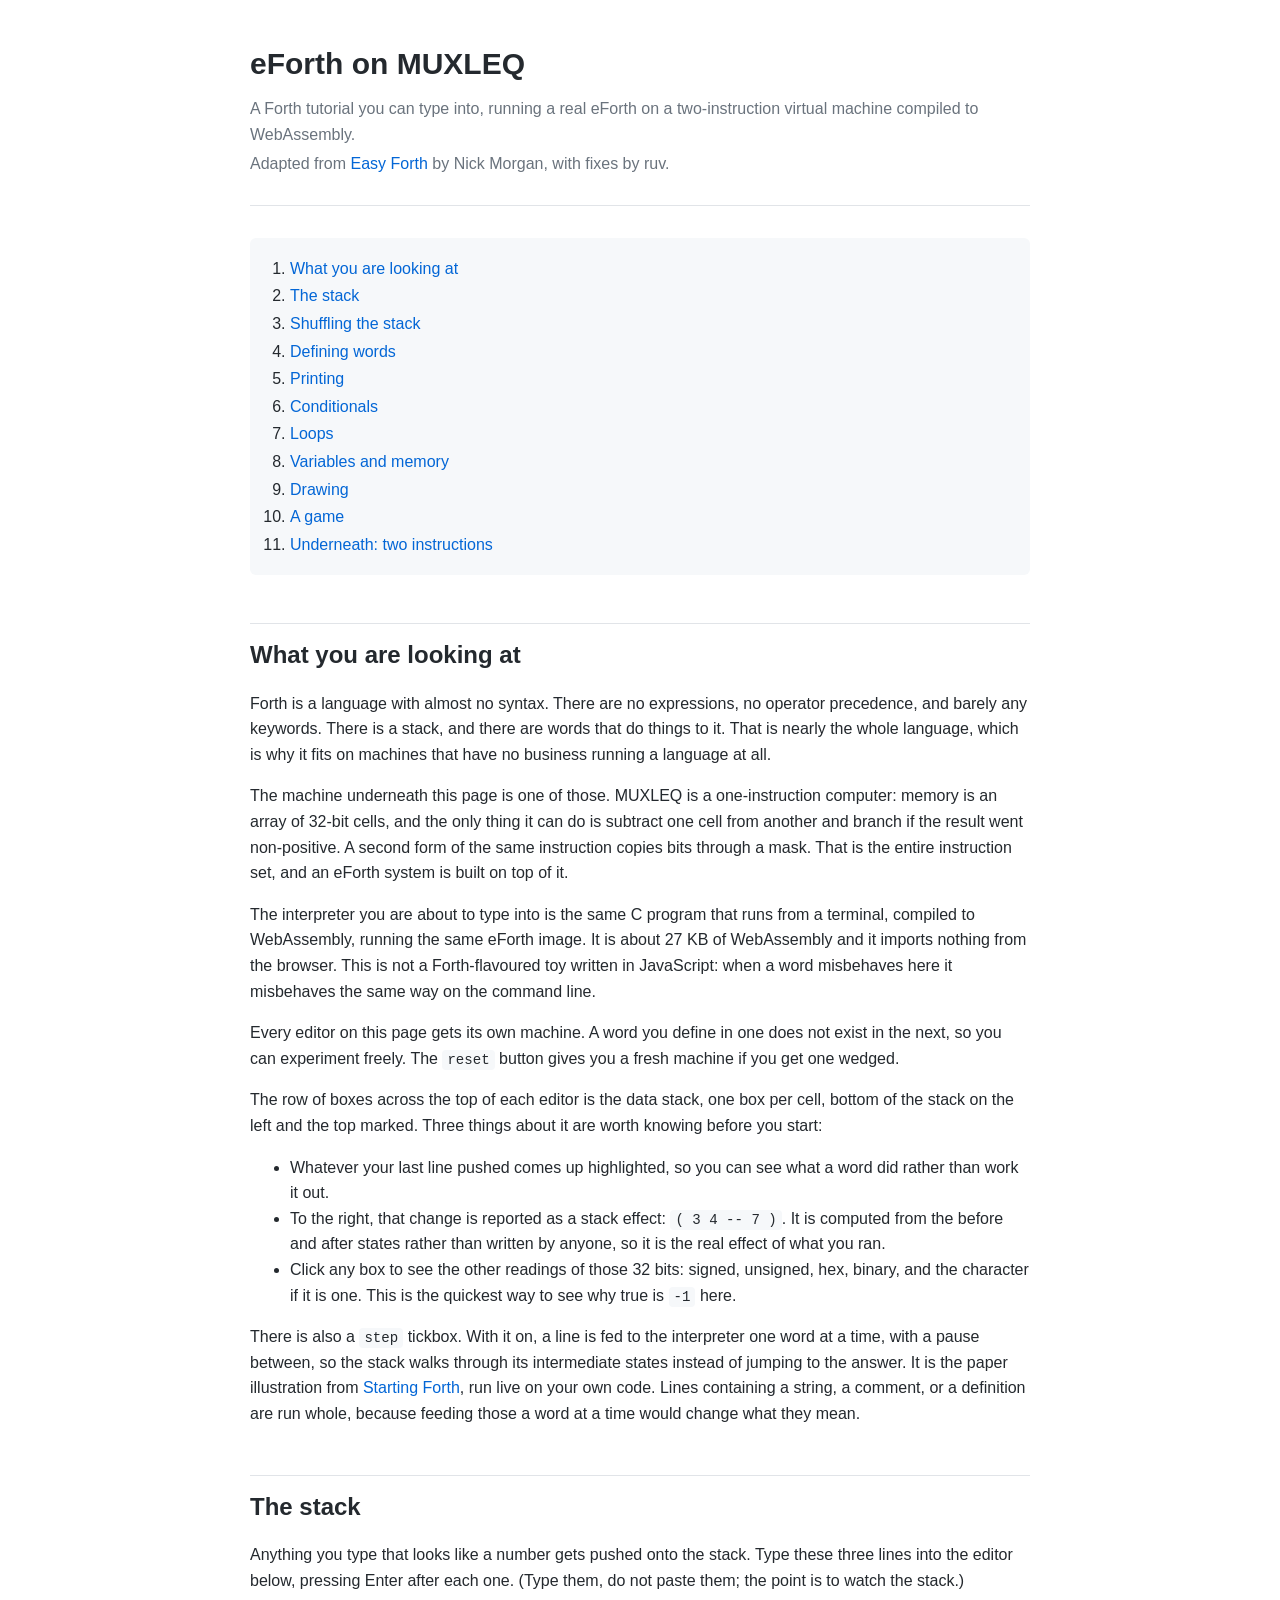
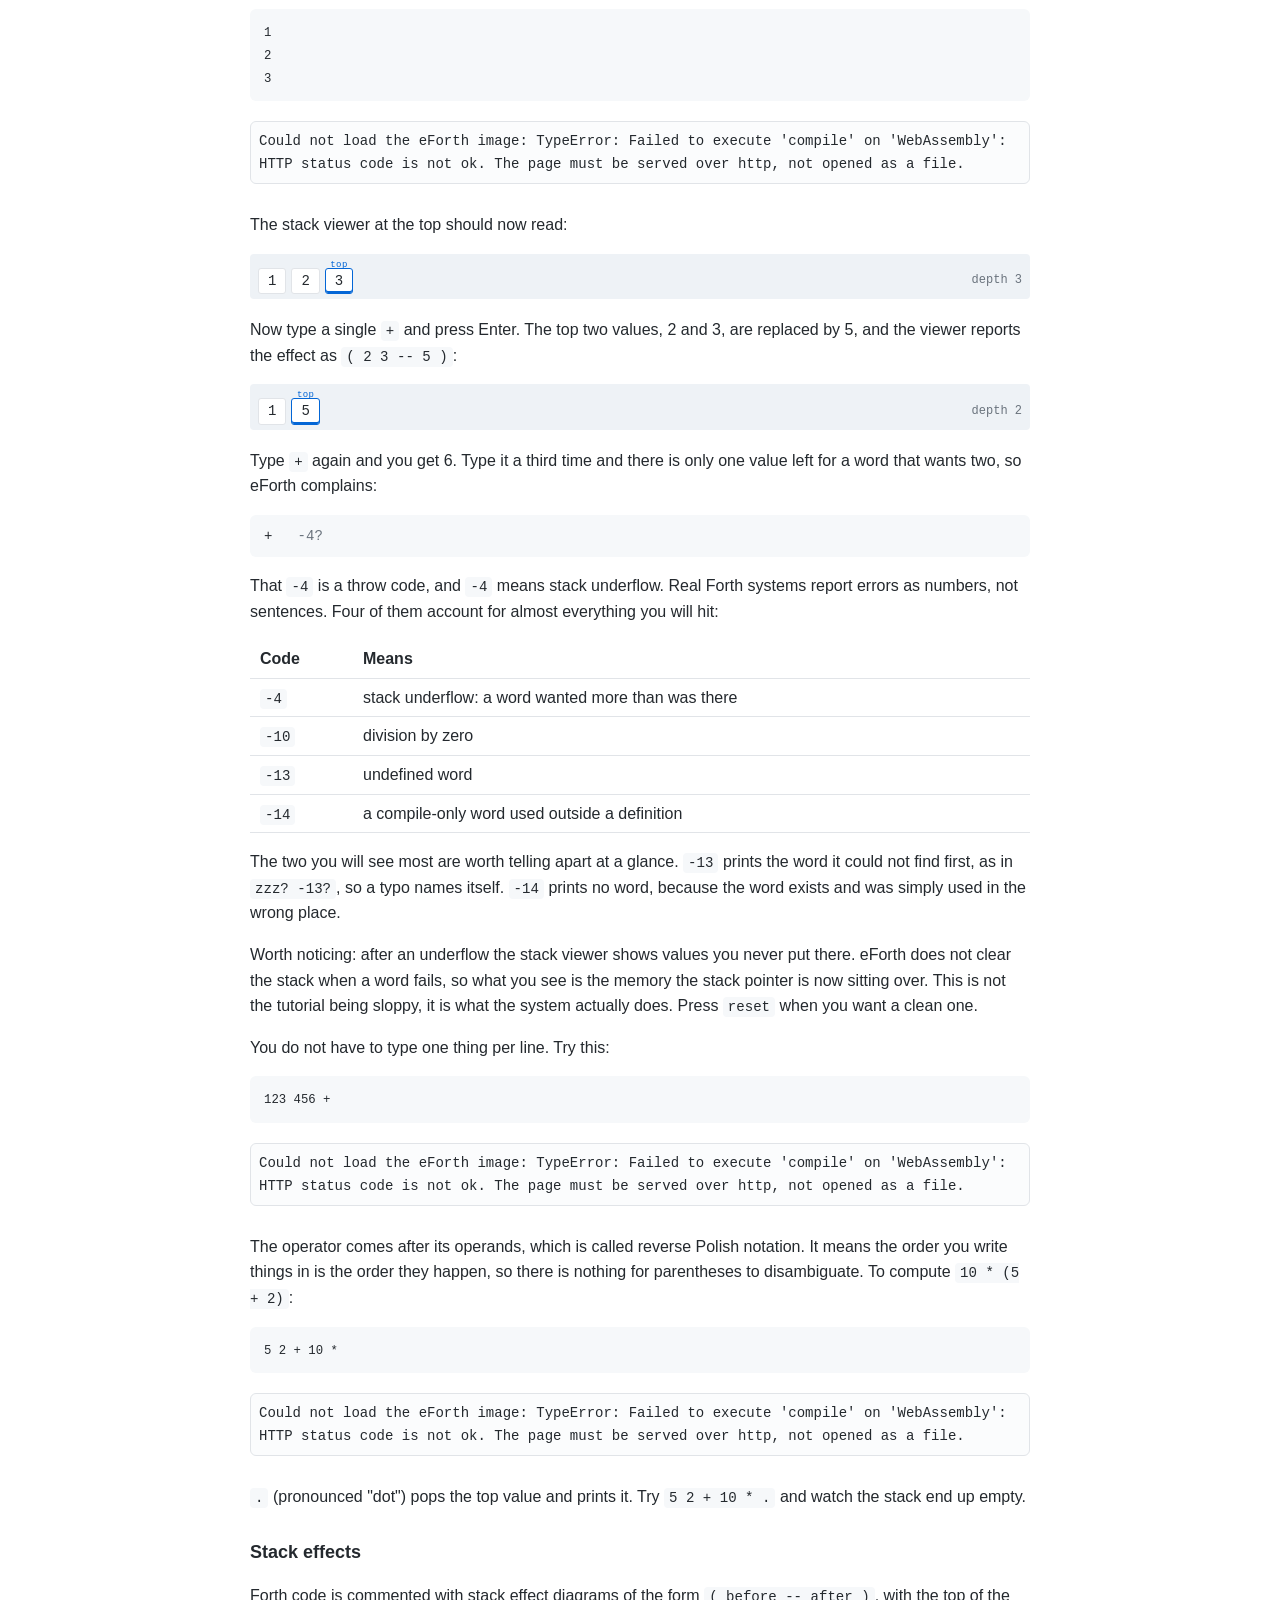
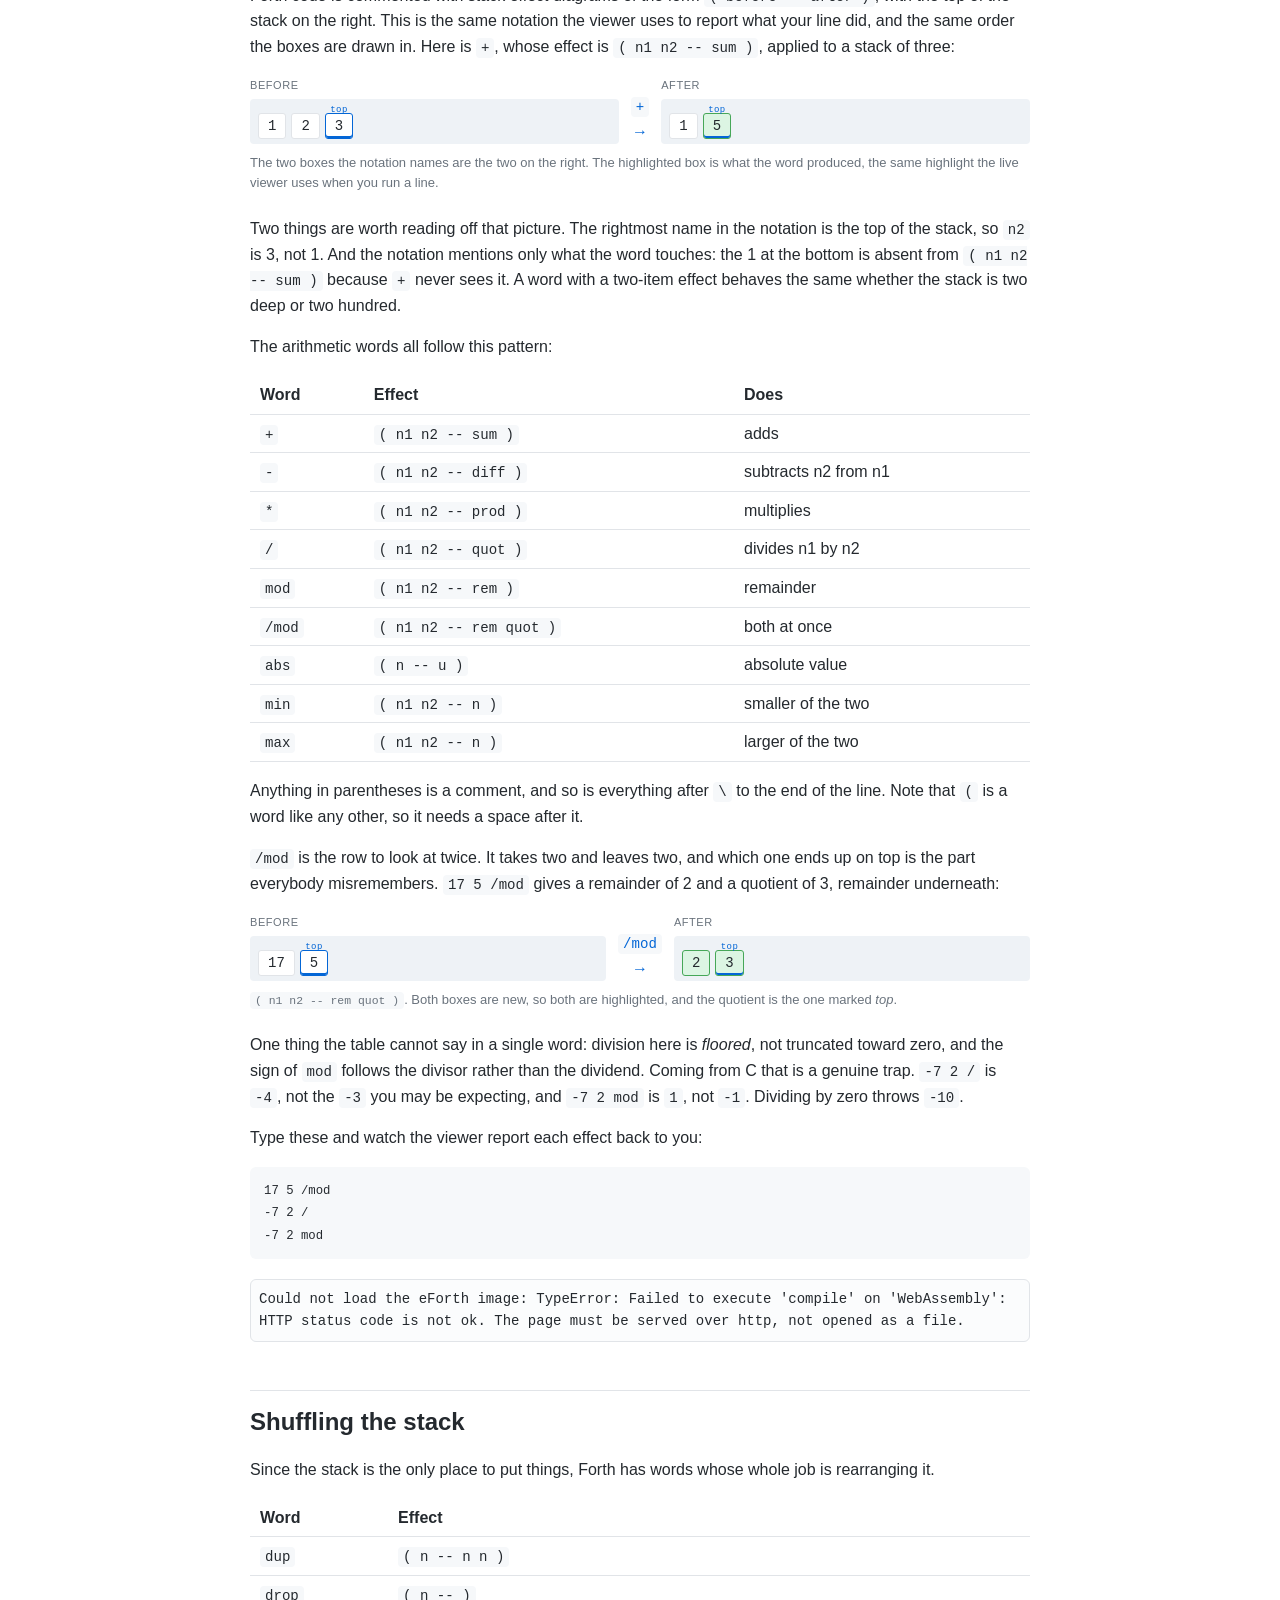
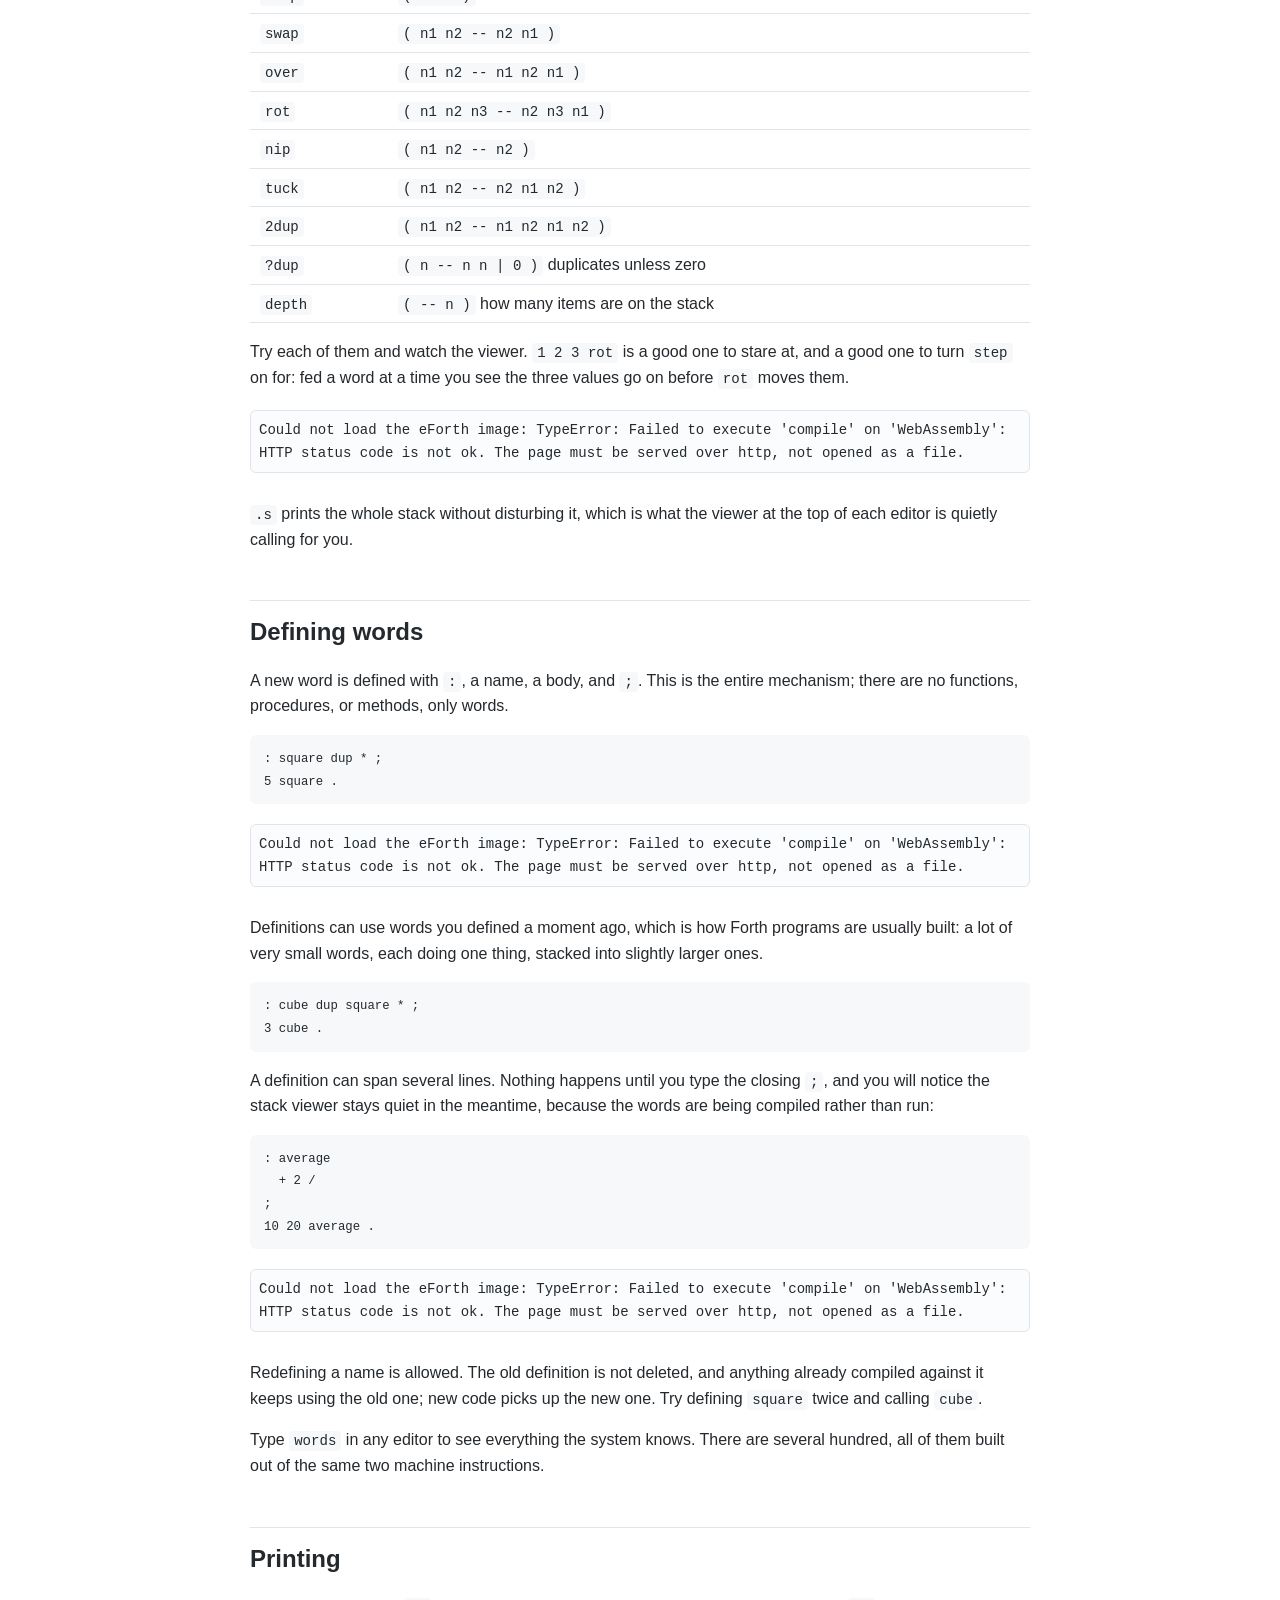
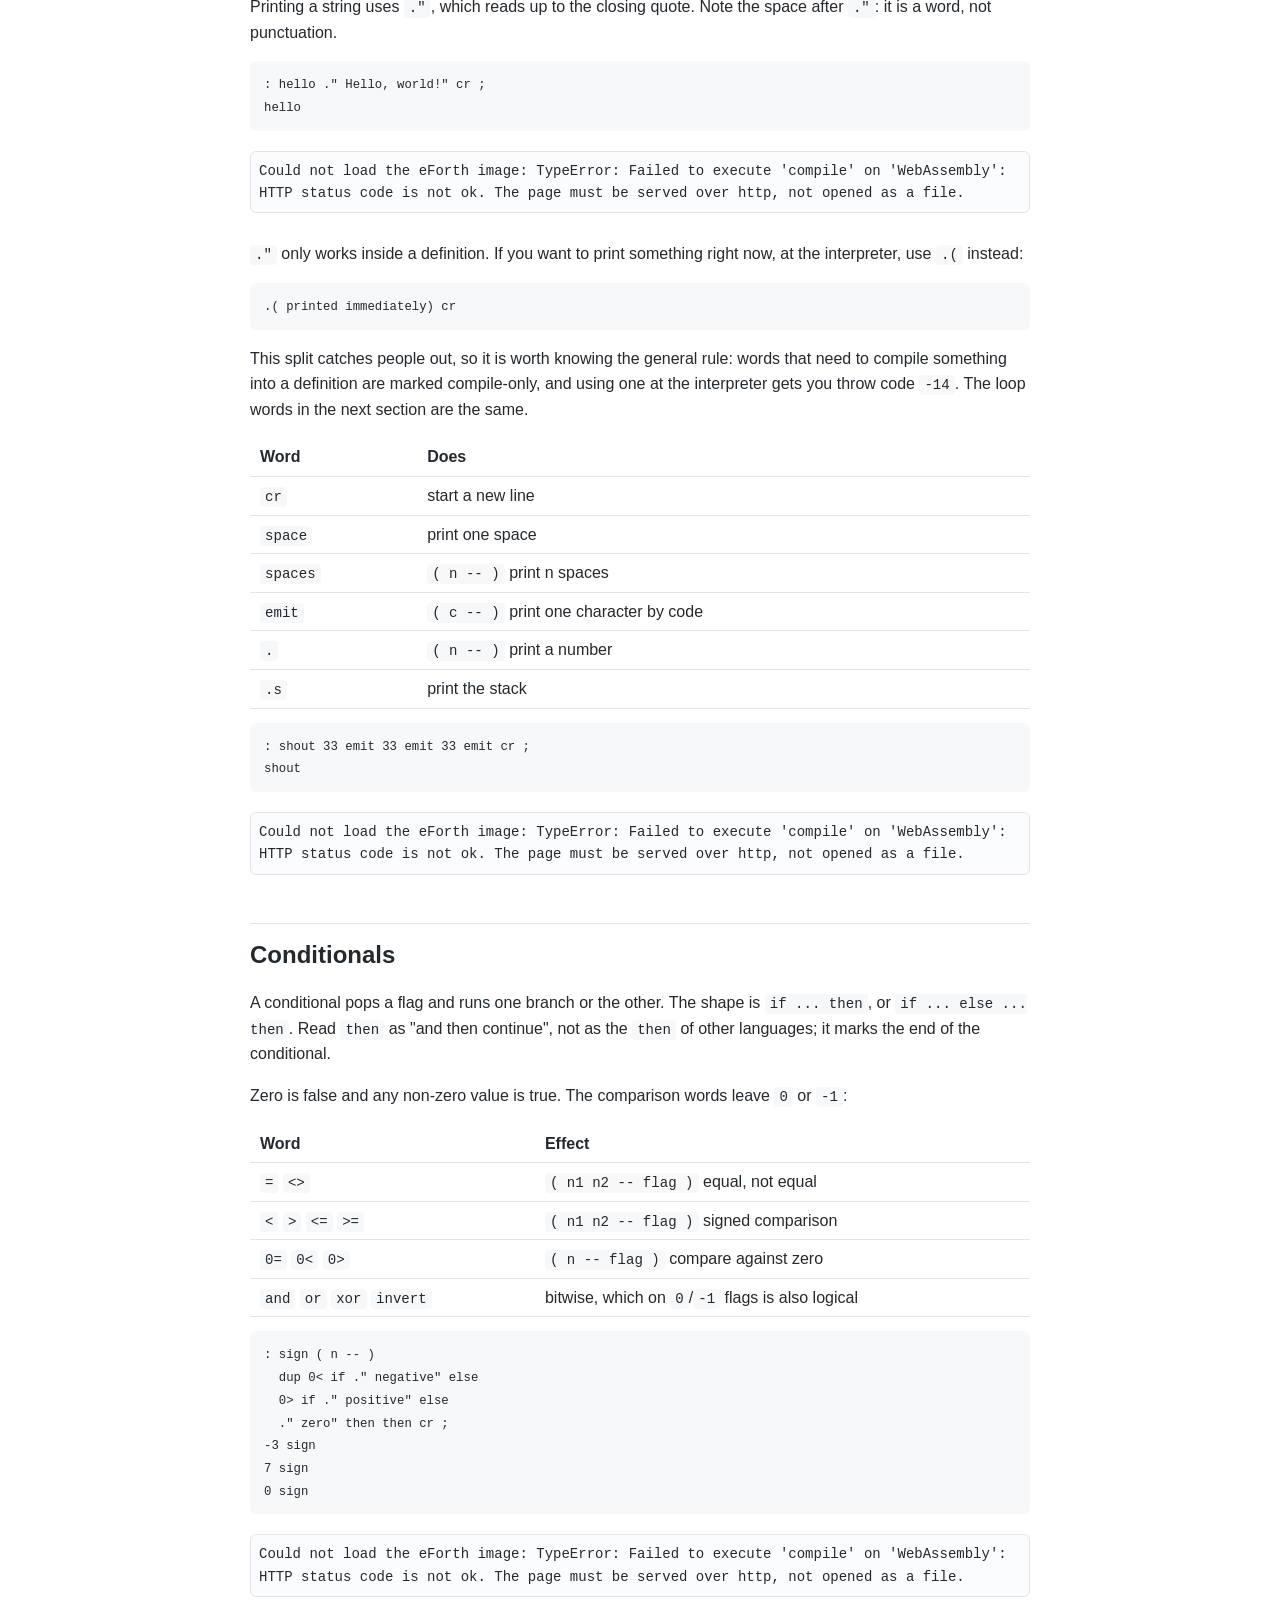
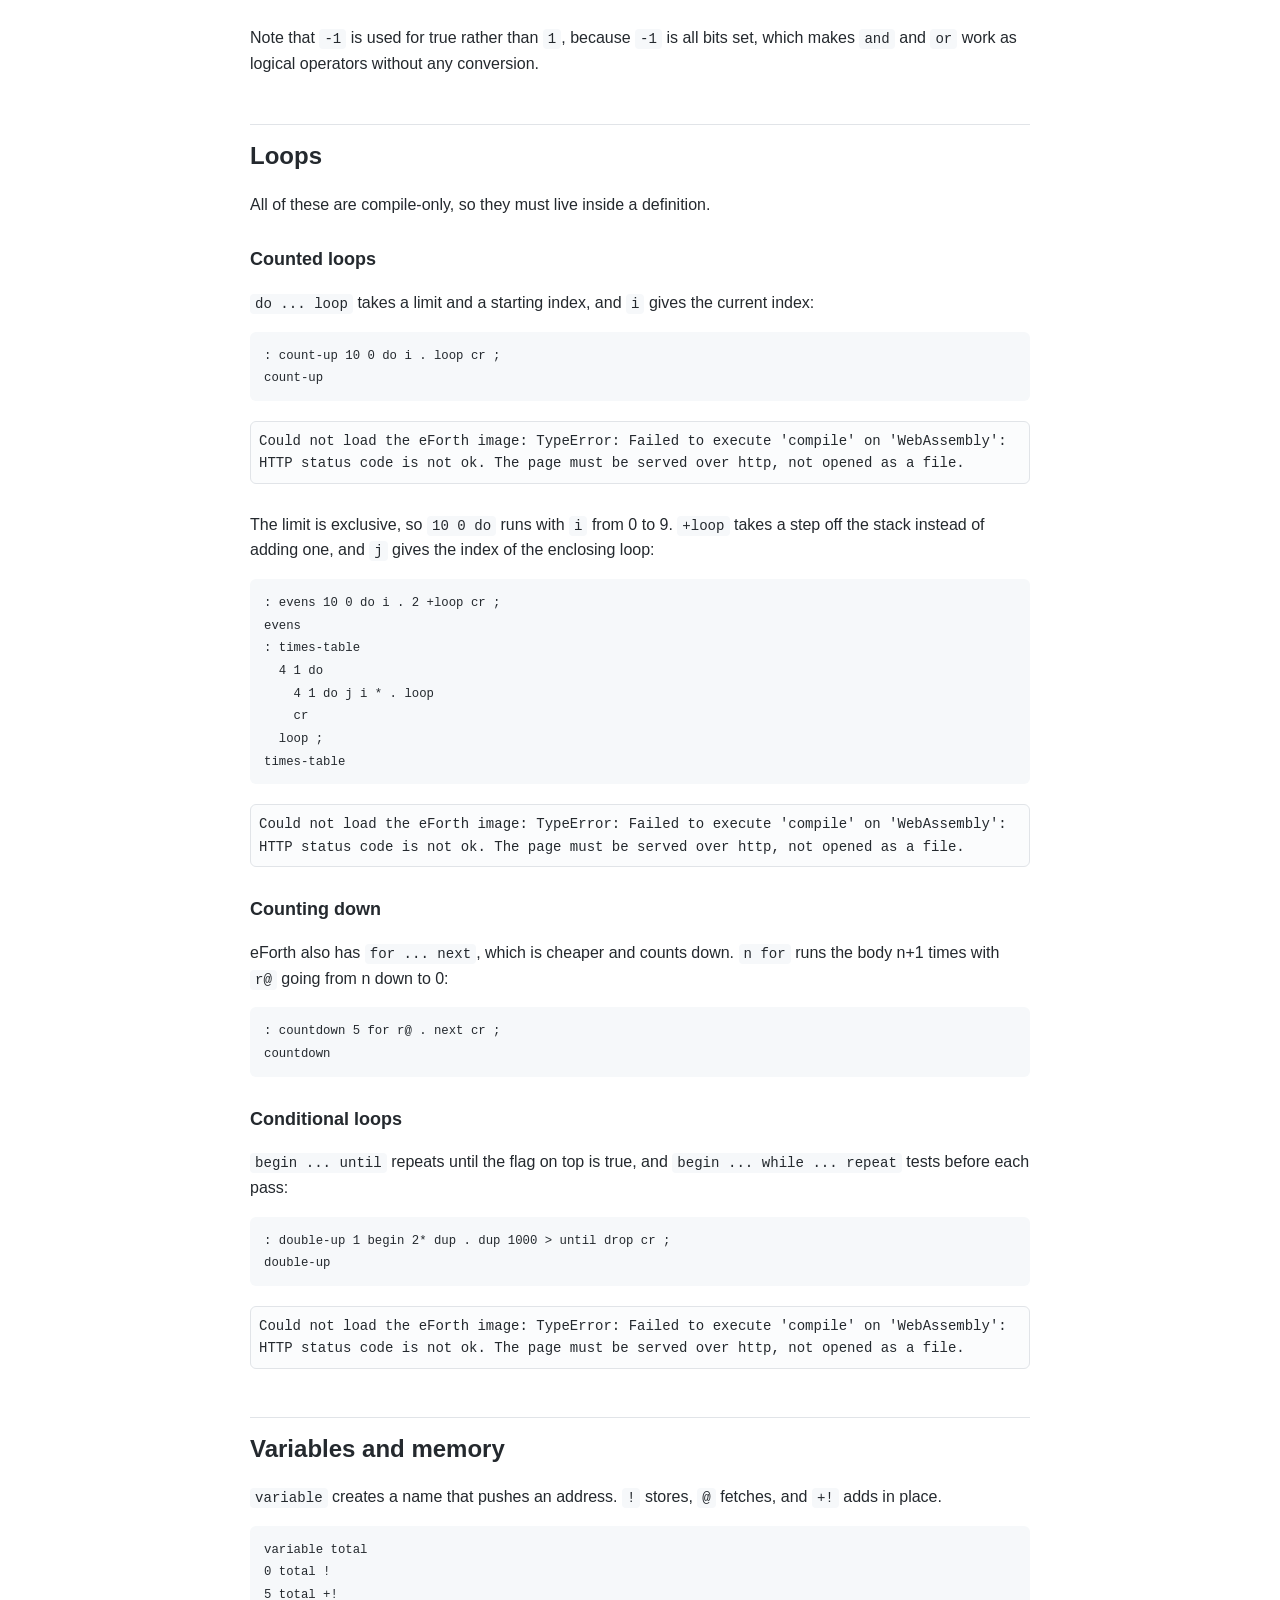
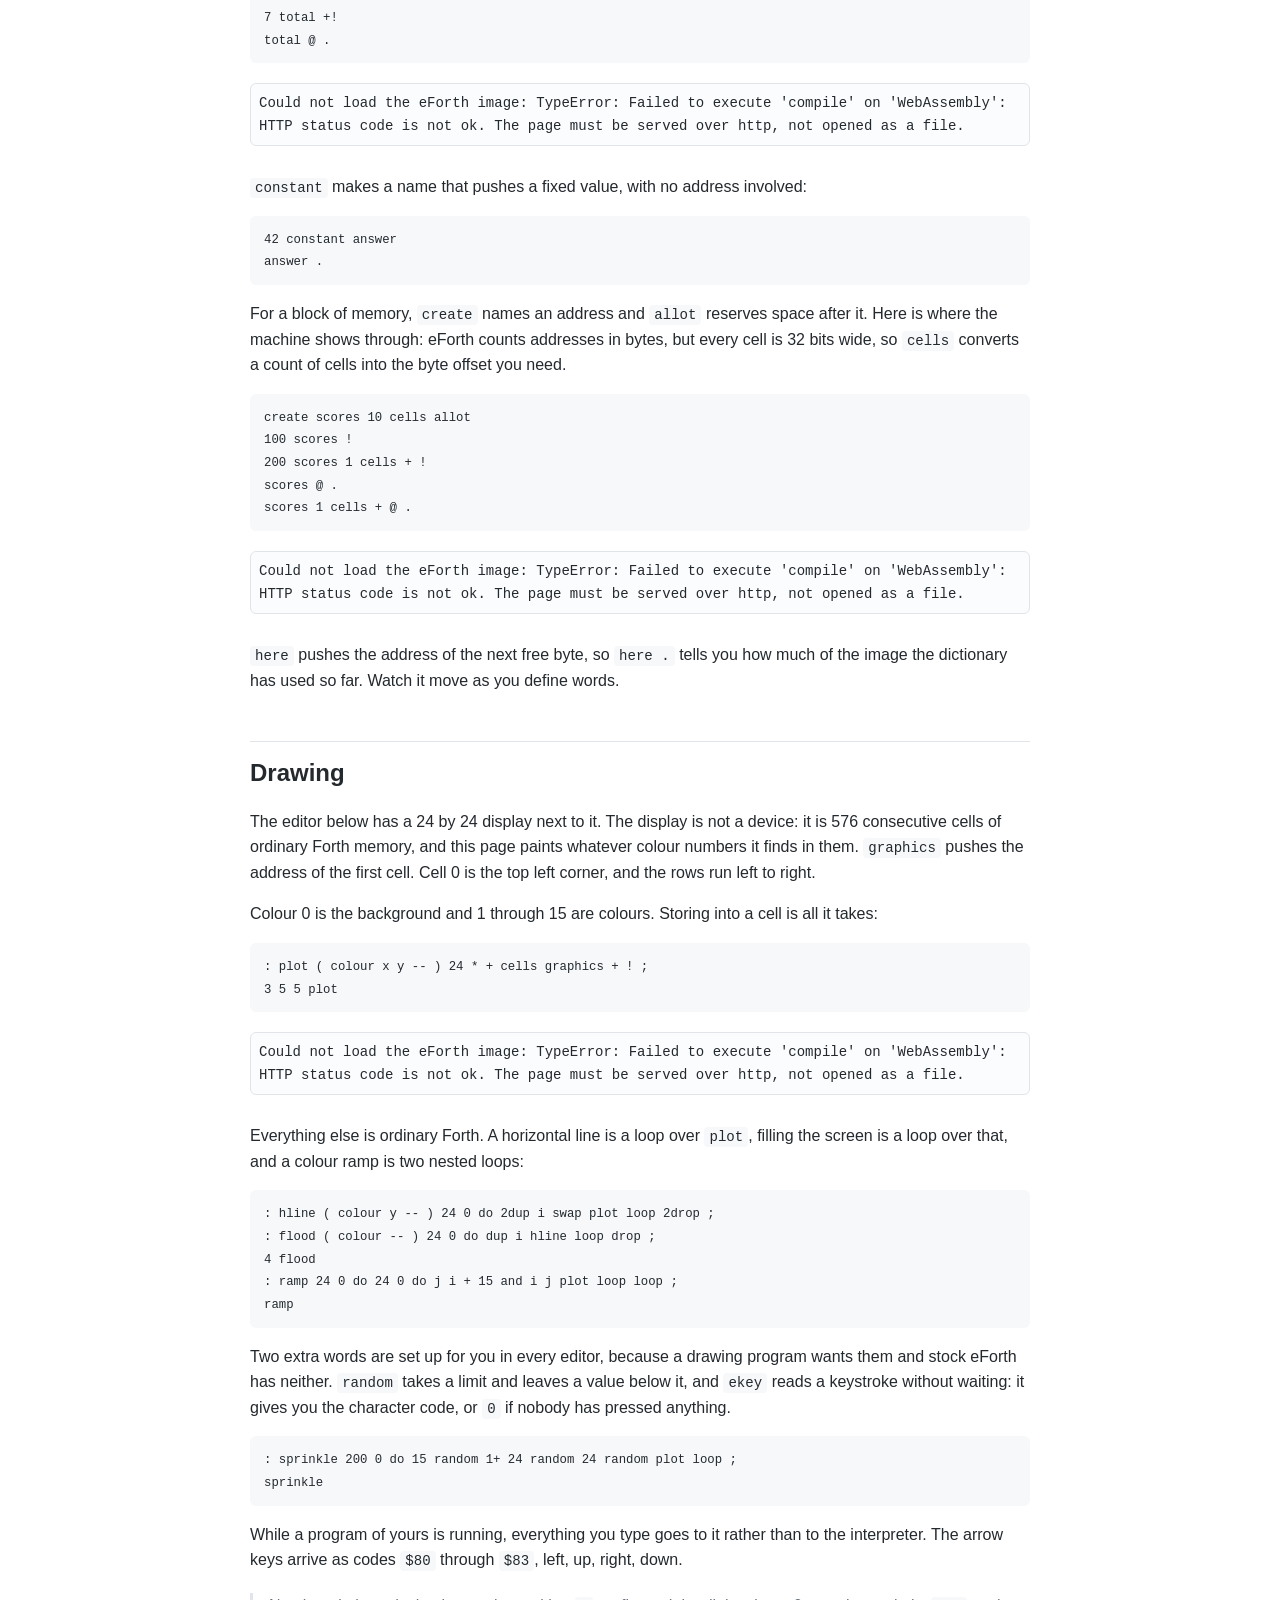
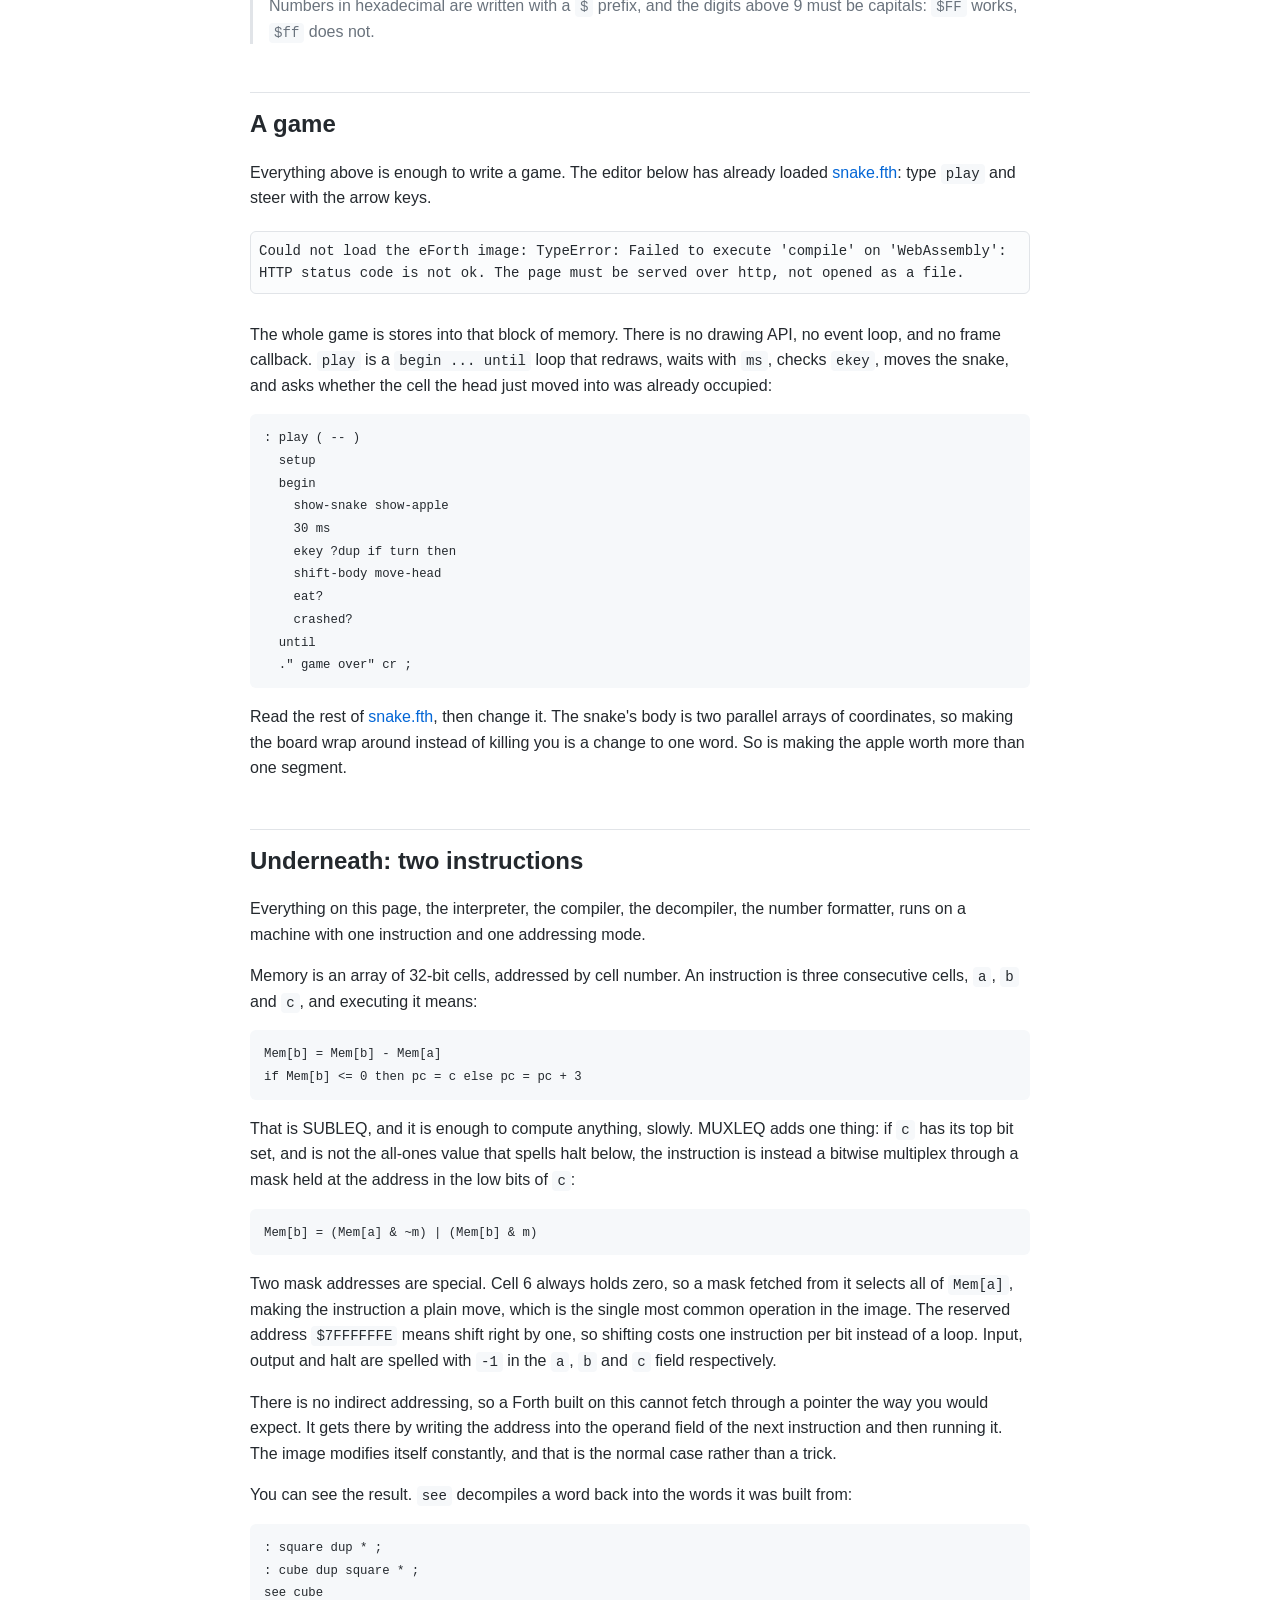
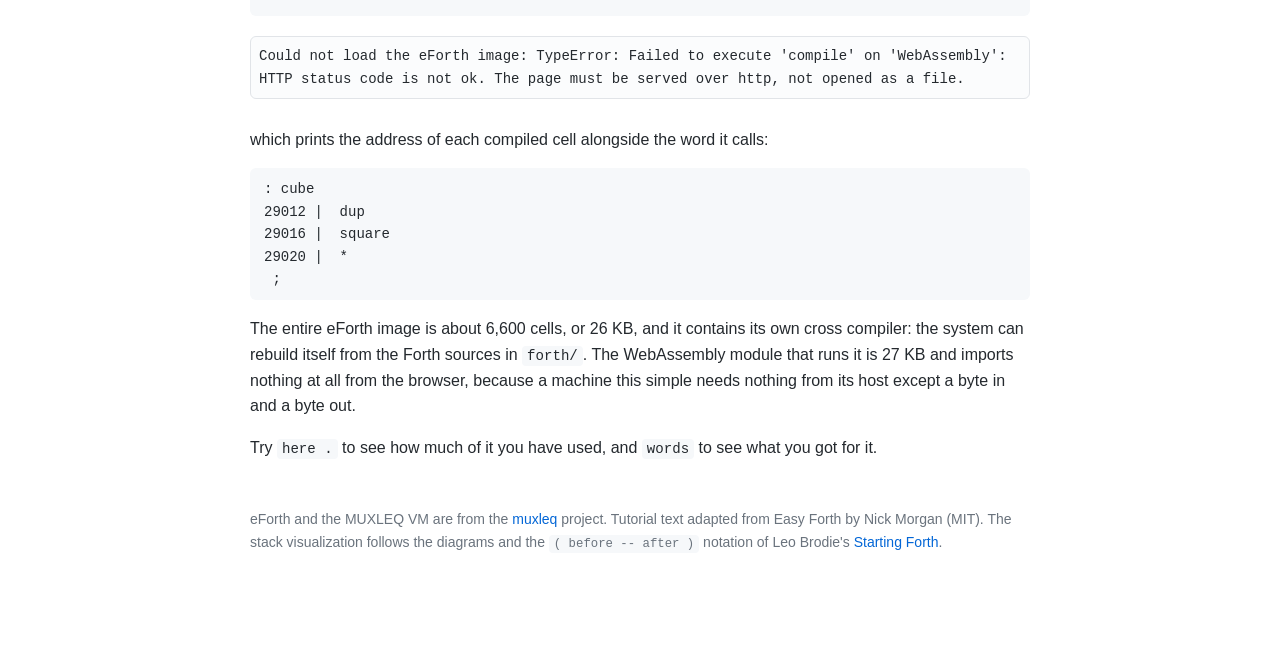
==== wasm/index.html @ 296cca12 "Share VM core with rvopt and add browser tutorial Extract the MUXLEQ interpreter out of muxleq.c int" ====
<!doctype html>
<html lang="en">
<head>
<meta charset="utf-8">
<meta name="viewport" content="width=device-width, initial-scale=1">
<title>eForth on MUXLEQ</title>
<link rel="stylesheet" href="tutorial.css">
</head>
<body>
<div class="wrapper">

<header>
  <h1>eForth on MUXLEQ</h1>
  <p>A Forth tutorial you can type into, running a real eForth on a
     two-instruction virtual machine compiled to WebAssembly.</p>
  <p>Adapted from <a href="https://github.com/ruv/easyforth">Easy Forth</a> by
     Nick Morgan, with fixes by ruv.</p>
</header>

<div class="toc">
  <ol>
    <li><a href="#intro">What you are looking at</a></li>
    <li><a href="#stack">The stack</a></li>
    <li><a href="#shuffling">Shuffling the stack</a></li>
    <li><a href="#words">Defining words</a></li>
    <li><a href="#printing">Printing</a></li>
    <li><a href="#conditionals">Conditionals</a></li>
    <li><a href="#loops">Loops</a></li>
    <li><a href="#memory">Variables and memory</a></li>
    <li><a href="#graphics">Drawing</a></li>
    <li><a href="#snake">A game</a></li>
    <li><a href="#underneath">Underneath: two instructions</a></li>
  </ol>
</div>

<h2 id="intro">What you are looking at</h2>

<p>Forth is a language with almost no syntax. There are no expressions, no
operator precedence, and barely any keywords. There is a stack, and there are
words that do things to it. That is nearly the whole language, which is why it
fits on machines that have no business running a language at all.</p>

<p>The machine underneath this page is one of those. MUXLEQ is a
one-instruction computer: memory is an array of 32-bit cells, and the only thing
it can do is subtract one cell from another and branch if the result went
non-positive. A second form of the same instruction copies bits through a mask.
That is the entire instruction set, and an eForth system is built on top of
it.</p>

<p>The interpreter you are about to type into is the same C program that runs
from a terminal, compiled to WebAssembly, running the same eForth image. It is
about 27 KB of WebAssembly and it imports nothing from the browser. This is not a
Forth-flavoured toy written in JavaScript: when a word misbehaves here it
misbehaves the same way on the command line.</p>

<p>Every editor on this page gets its own machine. A word you define in one does
not exist in the next, so you can experiment freely. The <code>reset</code>
button gives you a fresh machine if you get one wedged.</p>

<p>The row of boxes across the top of each editor is the data stack, one box per
cell, bottom of the stack on the left and the top marked. Three things about it
are worth knowing before you start:</p>

<ul>
<li>Whatever your last line pushed comes up highlighted, so you can see what a
    word did rather than work it out.</li>
<li>To the right, that change is reported as a stack effect:
    <code>( 3 4 -- 7 )</code>. It is computed from the before and after states
    rather than written by anyone, so it is the real effect of what you ran.</li>
<li>Click any box to see the other readings of those 32 bits: signed, unsigned,
    hex, binary, and the character if it is one. This is the quickest way to see
    why true is <code>-1</code> here.</li>
</ul>

<p>There is also a <code>step</code> tickbox. With it on, a line is fed to the
interpreter one word at a time, with a pause between, so the stack walks through
its intermediate states instead of jumping to the answer. It is the paper
illustration from
<a href="https://www.forth.com/starting-forth/1-forth-stacks-dictionary/">Starting
Forth</a>, run live on your own code. Lines containing a string, a comment, or a
definition are run whole, because feeding those a word at a time would change
what they mean.</p>

<h2 id="stack">The stack</h2>

<p>Anything you type that looks like a number gets pushed onto the stack.
Type these three lines into the editor below, pressing Enter after each one.
(Type them, do not paste them; the point is to watch the stack.)</p>

<pre><code>1
2
3</code></pre>

<div class="editor"></div>

<p>The stack viewer at the top should now read:</p>

<div class="stack">1 2 3</div>

<p>Now type a single <code>+</code> and press Enter. The top two values, 2 and 3,
are replaced by 5, and the viewer reports the effect as
<code>( 2 3 -- 5 )</code>:</p>

<div class="stack">1 5</div>

<p>Type <code>+</code> again and you get 6. Type it a third time and there is
only one value left for a word that wants two, so eForth complains:</p>

<div class="transcript-preview">+  <span class="output"> -4?</span></div>

<p>That <code>-4</code> is a throw code, and <code>-4</code> means stack
underflow. Real Forth systems report errors as numbers, not sentences. Four of
them account for almost everything you will hit:</p>

<table>
<tr><th>Code</th><th>Means</th></tr>
<tr><td><code>-4</code></td><td>stack underflow: a word wanted more than was there</td></tr>
<tr><td><code>-10</code></td><td>division by zero</td></tr>
<tr><td><code>-13</code></td><td>undefined word</td></tr>
<tr><td><code>-14</code></td><td>a compile-only word used outside a definition</td></tr>
</table>

<p>The two you will see most are worth telling apart at a glance.
<code>-13</code> prints the word it could not find first, as in
<code>zzz? -13?</code>, so a typo names itself. <code>-14</code> prints no word,
because the word exists and was simply used in the wrong place.</p>

<p>Worth noticing: after an underflow the stack viewer shows values you never
put there. eForth does not clear the stack when a word fails, so what you see is
the memory the stack pointer is now sitting over. This is not the tutorial being
sloppy, it is what the system actually does. Press <code>reset</code> when you
want a clean one.</p>

<p>You do not have to type one thing per line. Try this:</p>

<pre><code>123 456 +</code></pre>

<div class="editor" data-size="small"></div>

<p>The operator comes after its operands, which is called reverse Polish
notation. It means the order you write things in is the order they happen, so
there is nothing for parentheses to disambiguate. To compute
<code>10 * (5 + 2)</code>:</p>

<pre><code>5 2 + 10 *</code></pre>

<div class="editor" data-size="small"></div>

<p><code>.</code> (pronounced "dot") pops the top value and prints it. Try
<code>5 2 + 10 * .</code> and watch the stack end up empty.</p>

<h3>Stack effects</h3>

<p>Forth code is commented with stack effect diagrams of the form
<code>( before -- after )</code>, with the top of the stack on the right. This
is the same notation the viewer uses to report what your line did, and the same
order the boxes are drawn in. Here is <code>+</code>, whose effect is
<code>( n1 n2 -- sum )</code>, applied to a stack of three:</p>

<figure class="effect">
  <div class="effect-row">
    <div class="effect-side">
      <div class="effect-label">before</div>
      <div class="stack">1 2 3</div>
    </div>
    <div class="effect-arrow"><code>+</code></div>
    <div class="effect-side">
      <div class="effect-label">after</div>
      <div class="stack" data-same="1">1 5</div>
    </div>
  </div>
  <figcaption>The two boxes the notation names are the two on the right. The
  highlighted box is what the word produced, the same highlight the live viewer
  uses when you run a line.</figcaption>
</figure>

<p>Two things are worth reading off that picture. The rightmost name in the
notation is the top of the stack, so <code>n2</code> is 3, not 1. And the
notation mentions only what the word touches: the 1 at the bottom is absent
from <code>( n1 n2 -- sum )</code> because <code>+</code> never sees it. A word
with a two-item effect behaves the same whether the stack is two deep or two
hundred.</p>

<p>The arithmetic words all follow this pattern:</p>

<table>
<tr><th>Word</th><th>Effect</th><th>Does</th></tr>
<tr><td><code>+</code></td><td><code>( n1 n2 -- sum )</code></td><td>adds</td></tr>
<tr><td><code>-</code></td><td><code>( n1 n2 -- diff )</code></td><td>subtracts n2 from n1</td></tr>
<tr><td><code>*</code></td><td><code>( n1 n2 -- prod )</code></td><td>multiplies</td></tr>
<tr><td><code>/</code></td><td><code>( n1 n2 -- quot )</code></td><td>divides n1 by n2</td></tr>
<tr><td><code>mod</code></td><td><code>( n1 n2 -- rem )</code></td><td>remainder</td></tr>
<tr><td><code>/mod</code></td><td><code>( n1 n2 -- rem quot )</code></td><td>both at once</td></tr>
<tr><td><code>abs</code></td><td><code>( n -- u )</code></td><td>absolute value</td></tr>
<tr><td><code>min</code></td><td><code>( n1 n2 -- n )</code></td><td>smaller of the two</td></tr>
<tr><td><code>max</code></td><td><code>( n1 n2 -- n )</code></td><td>larger of the two</td></tr>
</table>

<p>Anything in parentheses is a comment, and so is everything after
<code>\</code> to the end of the line. Note that <code>(</code> is a word like
any other, so it needs a space after it.</p>

<p><code>/mod</code> is the row to look at twice. It takes two and leaves two,
and which one ends up on top is the part everybody misremembers.
<code>17 5 /mod</code> gives a remainder of 2 and a quotient of 3, remainder
underneath:</p>

<figure class="effect">
  <div class="effect-row">
    <div class="effect-side">
      <div class="effect-label">before</div>
      <div class="stack">17 5</div>
    </div>
    <div class="effect-arrow"><code>/mod</code></div>
    <div class="effect-side">
      <div class="effect-label">after</div>
      <div class="stack" data-same="0">2 3</div>
    </div>
  </div>
  <figcaption><code>( n1 n2 -- rem quot )</code>. Both boxes are new, so both
  are highlighted, and the quotient is the one marked <em>top</em>.</figcaption>
</figure>

<p>One thing the table cannot say in a single word: division here is
<em>floored</em>, not truncated toward zero, and the sign of <code>mod</code>
follows the divisor rather than the dividend. Coming from C that is a genuine
trap. <code>-7 2 /</code> is <code>-4</code>, not the <code>-3</code> you may be
expecting, and <code>-7 2 mod</code> is <code>1</code>, not <code>-1</code>.
Dividing by zero throws <code>-10</code>.</p>

<p>Type these and watch the viewer report each effect back to you:</p>

<pre><code>17 5 /mod
-7 2 /
-7 2 mod</code></pre>

<div class="editor" data-size="small"></div>

<h2 id="shuffling">Shuffling the stack</h2>

<p>Since the stack is the only place to put things, Forth has words whose whole
job is rearranging it.</p>

<table>
<tr><th>Word</th><th>Effect</th></tr>
<tr><td><code>dup</code></td><td><code>( n -- n n )</code></td></tr>
<tr><td><code>drop</code></td><td><code>( n -- )</code></td></tr>
<tr><td><code>swap</code></td><td><code>( n1 n2 -- n2 n1 )</code></td></tr>
<tr><td><code>over</code></td><td><code>( n1 n2 -- n1 n2 n1 )</code></td></tr>
<tr><td><code>rot</code></td><td><code>( n1 n2 n3 -- n2 n3 n1 )</code></td></tr>
<tr><td><code>nip</code></td><td><code>( n1 n2 -- n2 )</code></td></tr>
<tr><td><code>tuck</code></td><td><code>( n1 n2 -- n2 n1 n2 )</code></td></tr>
<tr><td><code>2dup</code></td><td><code>( n1 n2 -- n1 n2 n1 n2 )</code></td></tr>
<tr><td><code>?dup</code></td><td><code>( n -- n n | 0 )</code> duplicates unless zero</td></tr>
<tr><td><code>depth</code></td><td><code>( -- n )</code> how many items are on the stack</td></tr>
</table>

<p>Try each of them and watch the viewer. <code>1 2 3 rot</code> is a good one
to stare at, and a good one to turn <code>step</code> on for: fed a word at a
time you see the three values go on before <code>rot</code> moves them.</p>

<div class="editor" data-size="small"></div>

<p><code>.s</code> prints the whole stack without disturbing it, which is what
the viewer at the top of each editor is quietly calling for you.</p>

<h2 id="words">Defining words</h2>

<p>A new word is defined with <code>:</code>, a name, a body, and
<code>;</code>. This is the entire mechanism; there are no functions,
procedures, or methods, only words.</p>

<pre><code>: square dup * ;
5 square .</code></pre>

<div class="editor"></div>

<p>Definitions can use words you defined a moment ago, which is how Forth
programs are usually built: a lot of very small words, each doing one thing,
stacked into slightly larger ones.</p>

<pre><code>: cube dup square * ;
3 cube .</code></pre>

<p>A definition can span several lines. Nothing happens until you type the
closing <code>;</code>, and you will notice the stack viewer stays quiet in the
meantime, because the words are being compiled rather than run:</p>

<pre><code>: average
  + 2 /
;
10 20 average .</code></pre>

<div class="editor"></div>

<p>Redefining a name is allowed. The old definition is not deleted, and anything
already compiled against it keeps using the old one; new code picks up the new
one. Try defining <code>square</code> twice and calling <code>cube</code>.</p>

<p>Type <code>words</code> in any editor to see everything the system knows.
There are several hundred, all of them built out of the same two machine
instructions.</p>

<h2 id="printing">Printing</h2>

<p>Printing a string uses <code>."</code>, which reads up to the closing quote.
Note the space after <code>."</code>: it is a word, not punctuation.</p>

<pre><code>: hello ." Hello, world!" cr ;
hello</code></pre>

<div class="editor" data-size="small"></div>

<p><code>."</code> only works inside a definition. If you want to print
something right now, at the interpreter, use <code>.(</code> instead:</p>

<pre><code>.( printed immediately) cr</code></pre>

<p>This split catches people out, so it is worth knowing the general rule:
words that need to compile something into a definition are marked compile-only,
and using one at the interpreter gets you throw code <code>-14</code>. The loop
words in the next section are the same.</p>

<table>
<tr><th>Word</th><th>Does</th></tr>
<tr><td><code>cr</code></td><td>start a new line</td></tr>
<tr><td><code>space</code></td><td>print one space</td></tr>
<tr><td><code>spaces</code></td><td><code>( n -- )</code> print n spaces</td></tr>
<tr><td><code>emit</code></td><td><code>( c -- )</code> print one character by code</td></tr>
<tr><td><code>.</code></td><td><code>( n -- )</code> print a number</td></tr>
<tr><td><code>.s</code></td><td>print the stack</td></tr>
</table>

<pre><code>: shout 33 emit 33 emit 33 emit cr ;
shout</code></pre>

<div class="editor" data-size="small"></div>

<h2 id="conditionals">Conditionals</h2>

<p>A conditional pops a flag and runs one branch or the other. The shape is
<code>if ... then</code>, or <code>if ... else ... then</code>. Read
<code>then</code> as "and then continue", not as the <code>then</code> of other
languages; it marks the end of the conditional.</p>

<p>Zero is false and any non-zero value is true. The comparison words leave
<code>0</code> or <code>-1</code>:</p>

<table>
<tr><th>Word</th><th>Effect</th></tr>
<tr><td><code>=</code> <code>&lt;&gt;</code></td><td><code>( n1 n2 -- flag )</code> equal, not equal</td></tr>
<tr><td><code>&lt;</code> <code>&gt;</code> <code>&lt;=</code> <code>&gt;=</code></td><td><code>( n1 n2 -- flag )</code> signed comparison</td></tr>
<tr><td><code>0=</code> <code>0&lt;</code> <code>0&gt;</code></td><td><code>( n -- flag )</code> compare against zero</td></tr>
<tr><td><code>and</code> <code>or</code> <code>xor</code> <code>invert</code></td><td>bitwise, which on <code>0</code>/<code>-1</code> flags is also logical</td></tr>
</table>

<pre><code>: sign ( n -- )
  dup 0&lt; if ." negative" else
  0&gt; if ." positive" else
  ." zero" then then cr ;
-3 sign
7 sign
0 sign</code></pre>

<div class="editor"></div>

<p>Note that <code>-1</code> is used for true rather than <code>1</code>,
because <code>-1</code> is all bits set, which makes <code>and</code> and
<code>or</code> work as logical operators without any conversion.</p>

<h2 id="loops">Loops</h2>

<p>All of these are compile-only, so they must live inside a definition.</p>

<h3>Counted loops</h3>

<p><code>do ... loop</code> takes a limit and a starting index, and
<code>i</code> gives the current index:</p>

<pre><code>: count-up 10 0 do i . loop cr ;
count-up</code></pre>

<div class="editor" data-size="small"></div>

<p>The limit is exclusive, so <code>10 0 do</code> runs with <code>i</code> from
0 to 9. <code>+loop</code> takes a step off the stack instead of adding one, and
<code>j</code> gives the index of the enclosing loop:</p>

<pre><code>: evens 10 0 do i . 2 +loop cr ;
evens
: times-table
  4 1 do
    4 1 do j i * . loop
    cr
  loop ;
times-table</code></pre>

<div class="editor"></div>

<h3>Counting down</h3>

<p>eForth also has <code>for ... next</code>, which is cheaper and counts down.
<code>n for</code> runs the body n+1 times with <code>r@</code> going from n
down to 0:</p>

<pre><code>: countdown 5 for r@ . next cr ;
countdown</code></pre>

<h3>Conditional loops</h3>

<p><code>begin ... until</code> repeats until the flag on top is true, and
<code>begin ... while ... repeat</code> tests before each pass:</p>

<pre><code>: double-up 1 begin 2* dup . dup 1000 &gt; until drop cr ;
double-up</code></pre>

<div class="editor" data-size="small"></div>

<h2 id="memory">Variables and memory</h2>

<p><code>variable</code> creates a name that pushes an address.
<code>!</code> stores, <code>@</code> fetches, and <code>+!</code> adds in
place.</p>

<pre><code>variable total
0 total !
5 total +!
7 total +!
total @ .</code></pre>

<div class="editor"></div>

<p><code>constant</code> makes a name that pushes a fixed value, with no address
involved:</p>

<pre><code>42 constant answer
answer .</code></pre>

<p>For a block of memory, <code>create</code> names an address and
<code>allot</code> reserves space after it. Here is where the machine shows
through: eForth counts addresses in bytes, but every cell is 32 bits wide, so
<code>cells</code> converts a count of cells into the byte offset you need.</p>

<pre><code>create scores 10 cells allot
100 scores !
200 scores 1 cells + !
scores @ .
scores 1 cells + @ .</code></pre>

<div class="editor"></div>

<p><code>here</code> pushes the address of the next free byte, so
<code>here .</code> tells you how much of the image the dictionary has used so
far. Watch it move as you define words.</p>

<h2 id="graphics">Drawing</h2>

<p>The editor below has a 24 by 24 display next to it. The display is not a
device: it is 576 consecutive cells of ordinary Forth memory, and this page
paints whatever colour numbers it finds in them. <code>graphics</code> pushes
the address of the first cell. Cell 0 is the top left corner, and the rows run
left to right.</p>

<p>Colour 0 is the background and 1 through 15 are colours. Storing into a cell
is all it takes:</p>

<pre><code>: plot ( colour x y -- ) 24 * + cells graphics + ! ;
3 5 5 plot</code></pre>

<div class="editor" data-canvas></div>

<p>Everything else is ordinary Forth. A horizontal line is a loop over
<code>plot</code>, filling the screen is a loop over that, and a colour ramp is
two nested loops:</p>

<pre><code>: hline ( colour y -- ) 24 0 do 2dup i swap plot loop 2drop ;
: flood ( colour -- ) 24 0 do dup i hline loop drop ;
4 flood
: ramp 24 0 do 24 0 do j i + 15 and i j plot loop loop ;
ramp</code></pre>

<p>Two extra words are set up for you in every editor, because a drawing
program wants them and stock eForth has neither. <code>random</code> takes a
limit and leaves a value below it, and <code>ekey</code> reads a keystroke
without waiting: it gives you the character code, or <code>0</code> if nobody
has pressed anything.</p>

<pre><code>: sprinkle 200 0 do 15 random 1+ 24 random 24 random plot loop ;
sprinkle</code></pre>

<p>While a program of yours is running, everything you type goes to it rather
than to the interpreter. The arrow keys arrive as codes
<code>$80</code> through <code>$83</code>, left, up, right, down.</p>

<blockquote>Numbers in hexadecimal are written with a <code>$</code> prefix, and
the digits above 9 must be capitals: <code>$FF</code> works,
<code>$ff</code> does not.</blockquote>

<h2 id="snake">A game</h2>

<p>Everything above is enough to write a game. The editor below has already
loaded <a href="snake.fth">snake.fth</a>: type <code>play</code> and steer with
the arrow keys.</p>

<div class="editor" data-canvas data-src="snake.fth"></div>

<p>The whole game is stores into that block of memory. There is no drawing API,
no event loop, and no frame callback. <code>play</code> is a
<code>begin ... until</code> loop that redraws, waits with <code>ms</code>,
checks <code>ekey</code>, moves the snake, and asks whether the cell the head
just moved into was already occupied:</p>

<pre class="pseudo"><code>: play ( -- )
  setup
  begin
    show-snake show-apple
    30 ms
    ekey ?dup if turn then
    shift-body move-head
    eat?
    crashed?
  until
  ." game over" cr ;</code></pre>

<p>Read the rest of <a href="snake.fth">snake.fth</a>, then change it. The
snake's body is two parallel arrays of coordinates, so making the board wrap
around instead of killing you is a change to one word. So is making the apple
worth more than one segment.</p>

<h2 id="underneath">Underneath: two instructions</h2>

<p>Everything on this page, the interpreter, the compiler, the decompiler, the
number formatter, runs on a machine with one instruction and one addressing
mode.</p>

<p>Memory is an array of 32-bit cells, addressed by cell number. An instruction
is three consecutive cells, <code>a</code>, <code>b</code> and <code>c</code>,
and executing it means:</p>

<pre class="pseudo"><code>Mem[b] = Mem[b] - Mem[a]
if Mem[b] &lt;= 0 then pc = c else pc = pc + 3</code></pre>

<p>That is SUBLEQ, and it is enough to compute anything, slowly. MUXLEQ adds one
thing: if <code>c</code> has its top bit set, and is not the all-ones value that
spells halt below, the instruction is instead a bitwise multiplex through a mask
held at the address in the low bits of <code>c</code>:</p>

<pre class="pseudo"><code>Mem[b] = (Mem[a] &amp; ~m) | (Mem[b] &amp; m)</code></pre>

<p>Two mask addresses are special. Cell 6 always holds zero, so a mask fetched
from it selects all of <code>Mem[a]</code>, making the instruction a plain
move, which is the single most common operation in the image. The reserved
address <code>$7FFFFFFE</code> means shift right by one, so shifting costs one
instruction per bit instead of a loop. Input, output and halt are spelled with
<code>-1</code> in the <code>a</code>, <code>b</code> and <code>c</code> field
respectively.</p>

<p>There is no indirect addressing, so a Forth built on this cannot fetch
through a pointer the way you would expect. It gets there by writing the address
into the operand field of the next instruction and then running it. The image
modifies itself constantly, and that is the normal case rather than a trick.</p>

<p>You can see the result. <code>see</code> decompiles a word back into the
words it was built from:</p>

<pre><code>: square dup * ;
: cube dup square * ;
see cube</code></pre>

<div class="editor"></div>

<p>which prints the address of each compiled cell alongside the word it calls:</p>

<div class="transcript-preview">: cube
29012 |  dup
29016 |  square
29020 |  *
 ;</div>

<p>The entire eForth image is about 6,600 cells, or 26 KB, and it contains its
own cross compiler: the system can rebuild itself from the Forth sources in
<code>forth/</code>. The WebAssembly module that runs it is 27 KB and imports
nothing at all from the browser, because a machine this simple needs nothing
from its host except a byte in and a byte out.</p>

<p>Try <code>here .</code> to see how much of it you have used, and
<code>words</code> to see what you got for it.</p>

<footer>
  <p style="color:var(--muted);font-size:14px;margin-top:48px">
    eForth and the MUXLEQ VM are from the
    <a href="https://github.com/sysprog21/muxleq">muxleq</a> project.
    Tutorial text adapted from Easy Forth by Nick Morgan (MIT). The stack
    visualization follows the diagrams and the <code>( before -- after )</code>
    notation of Leo Brodie's
    <a href="https://www.forth.com/starting-forth/1-forth-stacks-dictionary/">Starting
    Forth</a>.
  </p>
</footer>

</div>
<script type="module" src="editor.js"></script>
</body>
</html>
---- wasm/tutorial.css ----
/* Styling for the eForth-on-MUXLEQ tutorial. Adapted from the Easy Forth book
   by Nick Morgan, with the layout redone for a single static page. */

:root {
  --bg: #ffffff;
  --fg: #24292e;
  --muted: #6a737d;
  --rule: #e1e4e8;
  --accent: #0366d6;
  --code-bg: #f6f8fa;
  --editor-bg: #fbfcfd;
  --stack-bg: #eef2f6;
  --fresh-bg: #dcf5e3;
  --fresh-edge: #46a758;
  --sel-bg: #dceafd;
}

@media (prefers-color-scheme: dark) {
  :root {
    --bg: #0d1117;
    --fg: #c9d1d9;
    --muted: #8b949e;
    --rule: #21262d;
    --accent: #58a6ff;
    --code-bg: #161b22;
    --editor-bg: #10151c;
    --stack-bg: #161b22;
    --fresh-bg: #14301f;
    --fresh-edge: #3fb950;
    --sel-bg: #12253d;
  }
}

* { box-sizing: border-box; }

body {
  margin: 0;
  padding: 0 20px 80px;
  background: var(--bg);
  color: var(--fg);
  font: 16px/1.6 -apple-system, "Segoe UI", Helvetica, Arial, sans-serif;
}

.wrapper { max-width: 780px; margin: 0 auto; }

header {
  border-bottom: 1px solid var(--rule);
  margin-bottom: 32px;
  padding: 40px 0 24px;
}

header h1 { font-size: 30px; margin: 0 0 8px; }
header p { color: var(--muted); margin: 4px 0; }

h2 {
  font-size: 24px;
  margin: 48px 0 16px;
  padding-top: 12px;
  border-top: 1px solid var(--rule);
}

h3 { font-size: 18px; margin: 28px 0 12px; }

a { color: var(--accent); text-decoration: none; }
a:hover { text-decoration: underline; }

code, pre, .editor, .stack, .transcript-preview {
  font-family: ui-monospace, SFMono-Regular, Menlo, Consolas, monospace;
}

code {
  background: var(--code-bg);
  border-radius: 4px;
  font-size: 88%;
  padding: 2px 5px;
}

pre {
  background: var(--code-bg);
  border-radius: 6px;
  font-size: 14px;
  overflow-x: auto;
  padding: 12px 14px;
}

pre code { background: none; padding: 0; }

table { border-collapse: collapse; width: 100%; }
th, td {
  border-bottom: 1px solid var(--rule);
  padding: 6px 10px;
  text-align: left;
  vertical-align: top;
}
td code { white-space: nowrap; }

blockquote {
  border-left: 3px solid var(--rule);
  color: var(--muted);
  margin: 20px 0;
  padding: 0 0 0 16px;
}

.toc {
  background: var(--code-bg);
  border-radius: 6px;
  margin-bottom: 32px;
  padding: 16px 20px;
}
.toc ol { margin: 0; padding-left: 20px; }
.toc li { margin: 2px 0; }

/* -- the interactive editor -------------------------------------------- */

.editor {
  background: var(--editor-bg);
  border: 1px solid var(--rule);
  border-radius: 6px;
  font-size: 14px;
  margin: 20px 0 28px;
  padding: 8px;
  position: relative;
}

/* -- the stack viewer -------------------------------------------------- */

.stack-viewer {
  background: var(--stack-bg);
  border-radius: 4px;
  margin-bottom: 6px;
  padding: 14px 8px 5px;
}

.stack-row {
  align-items: center;
  display: flex;
  flex-wrap: wrap;
  gap: 5px;
  min-height: 26px;
}

/* Cells run bottom of the stack to top, left to right, which is the order the
   ( n1 n2 -- sum ) notation reads in. */
.stack-cell {
  background: var(--bg);
  border: 1px solid var(--rule);
  border-radius: 3px;
  color: var(--fg);
  cursor: pointer;
  font: inherit;
  padding: 1px 9px;
  position: relative;
  transition: background-color 0.45s ease, border-color 0.45s ease;
}

.stack-cell:hover { border-color: var(--accent); }

/* The top is the one beginners misread, so it is labelled, not just implied. */
.stack-cell.top {
  border-color: var(--accent);
  box-shadow: inset 0 -2px 0 var(--accent);
}

.stack-cell.top::after {
  color: var(--accent);
  content: "top";
  font-size: 9px;
  left: 0;
  letter-spacing: 0.04em;
  position: absolute;
  right: 0;
  text-align: center;
  top: -11px;
}

/* Whatever the last line pushed, so a change is visible without re-reading. */
.stack-cell.fresh {
  animation: stack-land 0.5s ease;
  background: var(--fresh-bg);
  border-color: var(--fresh-edge);
}

@keyframes stack-land {
  from { transform: translateY(-5px); opacity: 0.25; }
  to { transform: none; opacity: 1; }
}

.stack-cell.selected { background: var(--sel-bg); border-color: var(--accent); }

.stack-empty, .stack-more, .stack-note {
  color: var(--muted);
  font-size: 12px;
}

.stack-note { margin-left: auto; padding-left: 10px; white-space: nowrap; }

.stack-detail {
  border-top: 1px dashed var(--rule);
  color: var(--muted);
  display: flex;
  flex-wrap: wrap;
  font-size: 12px;
  gap: 4px 16px;
  margin-top: 5px;
  padding-top: 5px;
}

.stack-bits { color: var(--accent); letter-spacing: 0.02em; }

.editor-tools {
  align-items: center;
  display: flex;
  gap: 12px;
  justify-content: flex-end;
  margin-top: 6px;
}

.step-toggle {
  color: var(--muted);
  cursor: pointer;
  font-size: 12px;
  user-select: none;
}

.step-toggle input { margin-right: 2px; vertical-align: -1px; }

.editor-body { display: flex; gap: 8px; }

.transcript {
  flex: 1;
  height: 260px;
  min-width: 0;
  overflow-y: auto;
}

.editor.small .transcript { height: 120px; }

.lines p { margin: 0; white-space: pre-wrap; word-break: break-word; }
.code { color: var(--fg); }
.output { color: var(--muted); }

.canvas {
  background: #12141c;
  border-radius: 4px;
  flex: none;
  height: 240px;
  image-rendering: pixelated;
  width: 240px;
}

.editor .input {
  background: none;
  border: 0;
  border-top: 1px solid var(--rule);
  color: var(--fg);
  font: inherit;
  margin-top: 4px;
  outline: 0;
  padding: 4px 0 0;
  resize: none;
  width: 100%;
}

/* While a program is running the caret would be misleading: keystrokes are
   going to the program, not into a line being edited. */
.editor .input.busy { color: transparent; text-shadow: none; caret-color: transparent; }
.editor .input.busy::placeholder { color: var(--muted); }

.editor .reset {
  background: none;
  border: 1px solid var(--rule);
  border-radius: 4px;
  color: var(--muted);
  cursor: pointer;
  font: inherit;
  font-size: 12px;
  padding: 1px 8px;
}
.editor .reset:hover { color: var(--fg); }

/* A non-interactive illustration of what an editor should look like. */
.transcript-preview {
  background: var(--code-bg);
  border-radius: 6px;
  font-size: 14px;
  margin: 16px 0;
  padding: 10px 14px;
  white-space: pre-wrap;
}

.stack {
  background: var(--stack-bg);
  border-radius: 4px;
  font-size: 14px;
  margin: 14px 0 18px;
  padding: 14px 8px 5px;
}

/* -- a stack effect drawn as before and after -------------------------- */

.effect { margin: 18px 0 22px; }

.effect figcaption {
  color: var(--muted);
  font-size: 13px;
  margin-top: 8px;
}

.effect-row { display: flex; gap: 12px; }

.effect-side { flex: 1 1 0; min-width: 0; }

.effect-label {
  color: var(--muted);
  font-size: 11px;
  letter-spacing: 0.05em;
  margin-bottom: 4px;
  text-transform: uppercase;
}

/* The pictures are the live viewer's own boxes; only the framing differs. */
.effect-row .stack { margin: 0; }

/* Each picture would otherwise repeat "depth N". In a pair the comparison is
   the point, not the count. */
.effect-row .stack-note { display: none; }

.effect-arrow {
  align-self: center;
  color: var(--accent);
  flex: none;
  padding-top: 16px;
  text-align: center;
}

.effect-arrow::after { content: "\2192"; display: block; }

@media (max-width: 640px) {
  .editor-body { flex-direction: column; }
  .canvas { width: 100%; height: auto; aspect-ratio: 1; }
  /* Stacked vertically, an arrow pointing right would point at nothing. */
  .effect-row { flex-direction: column; }
  .effect-arrow { align-self: flex-start; padding-top: 0; }
  .effect-arrow::after { content: "\2193"; }
}
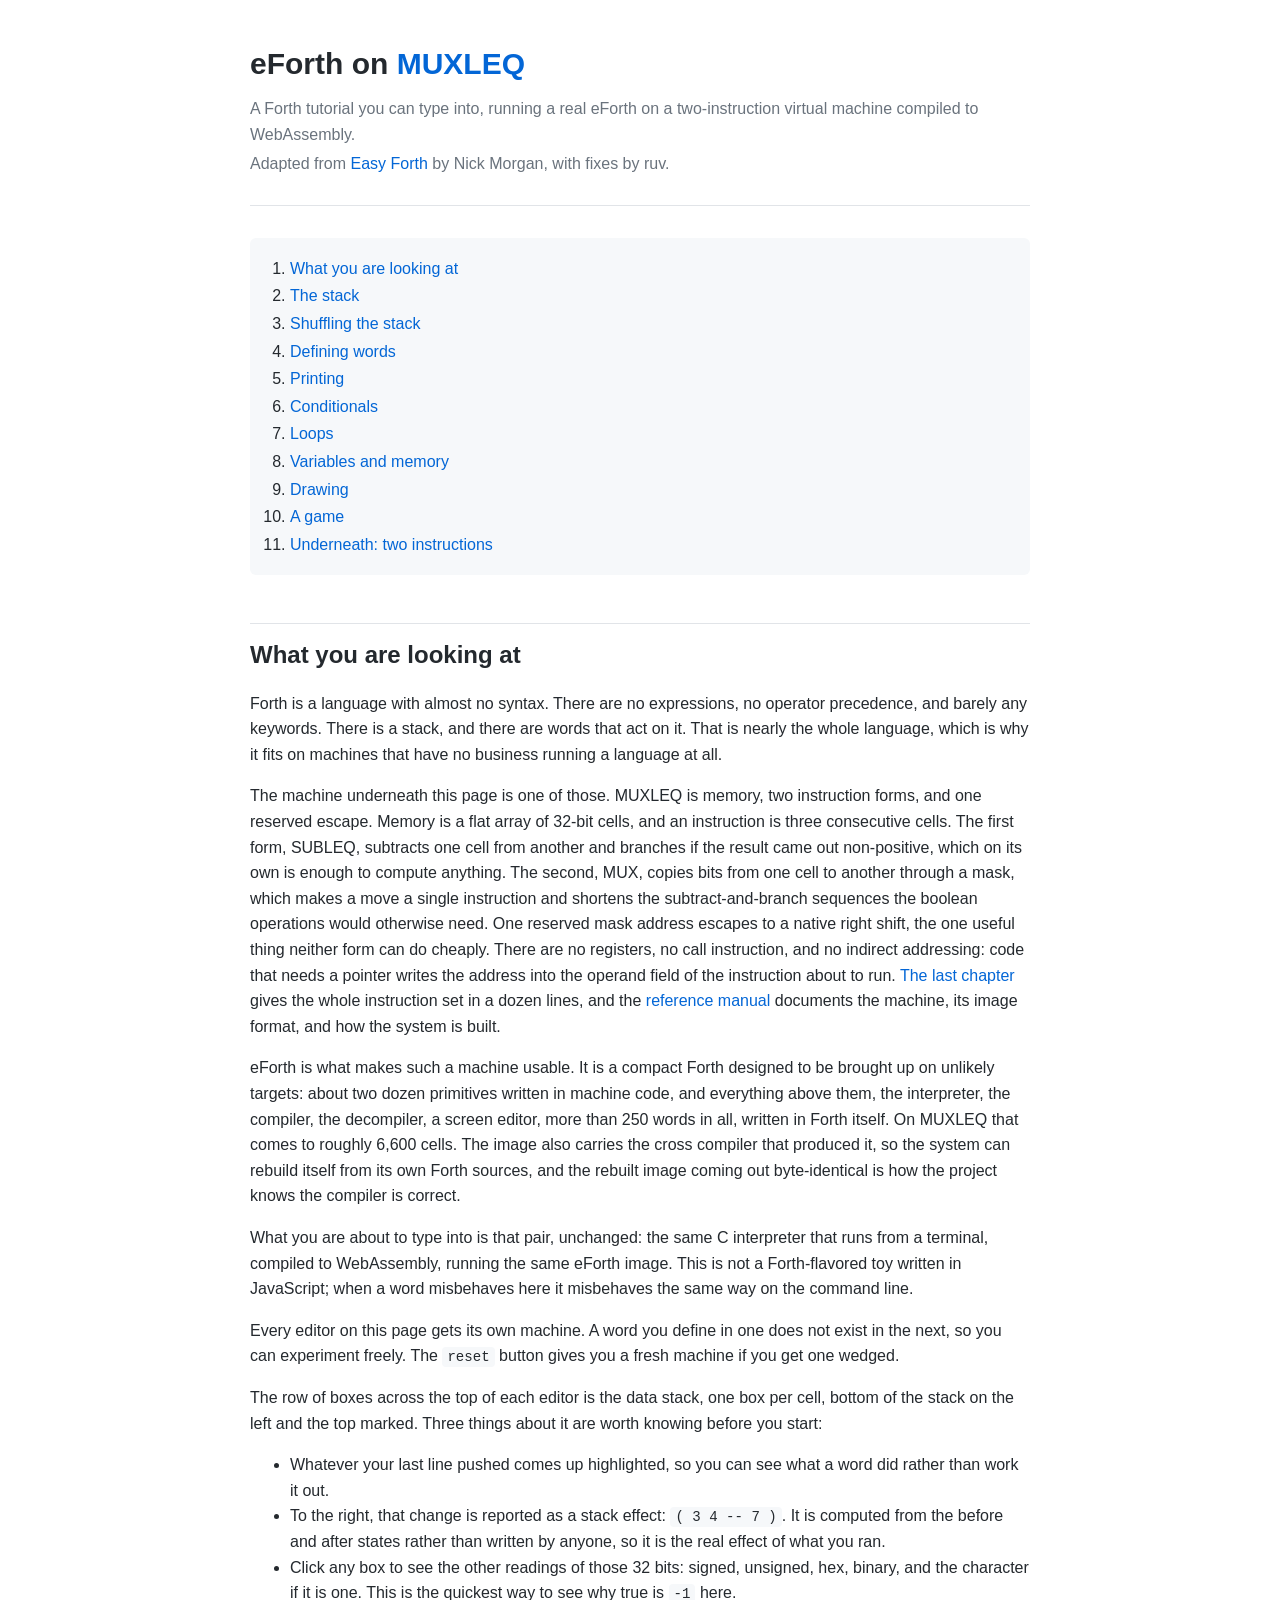
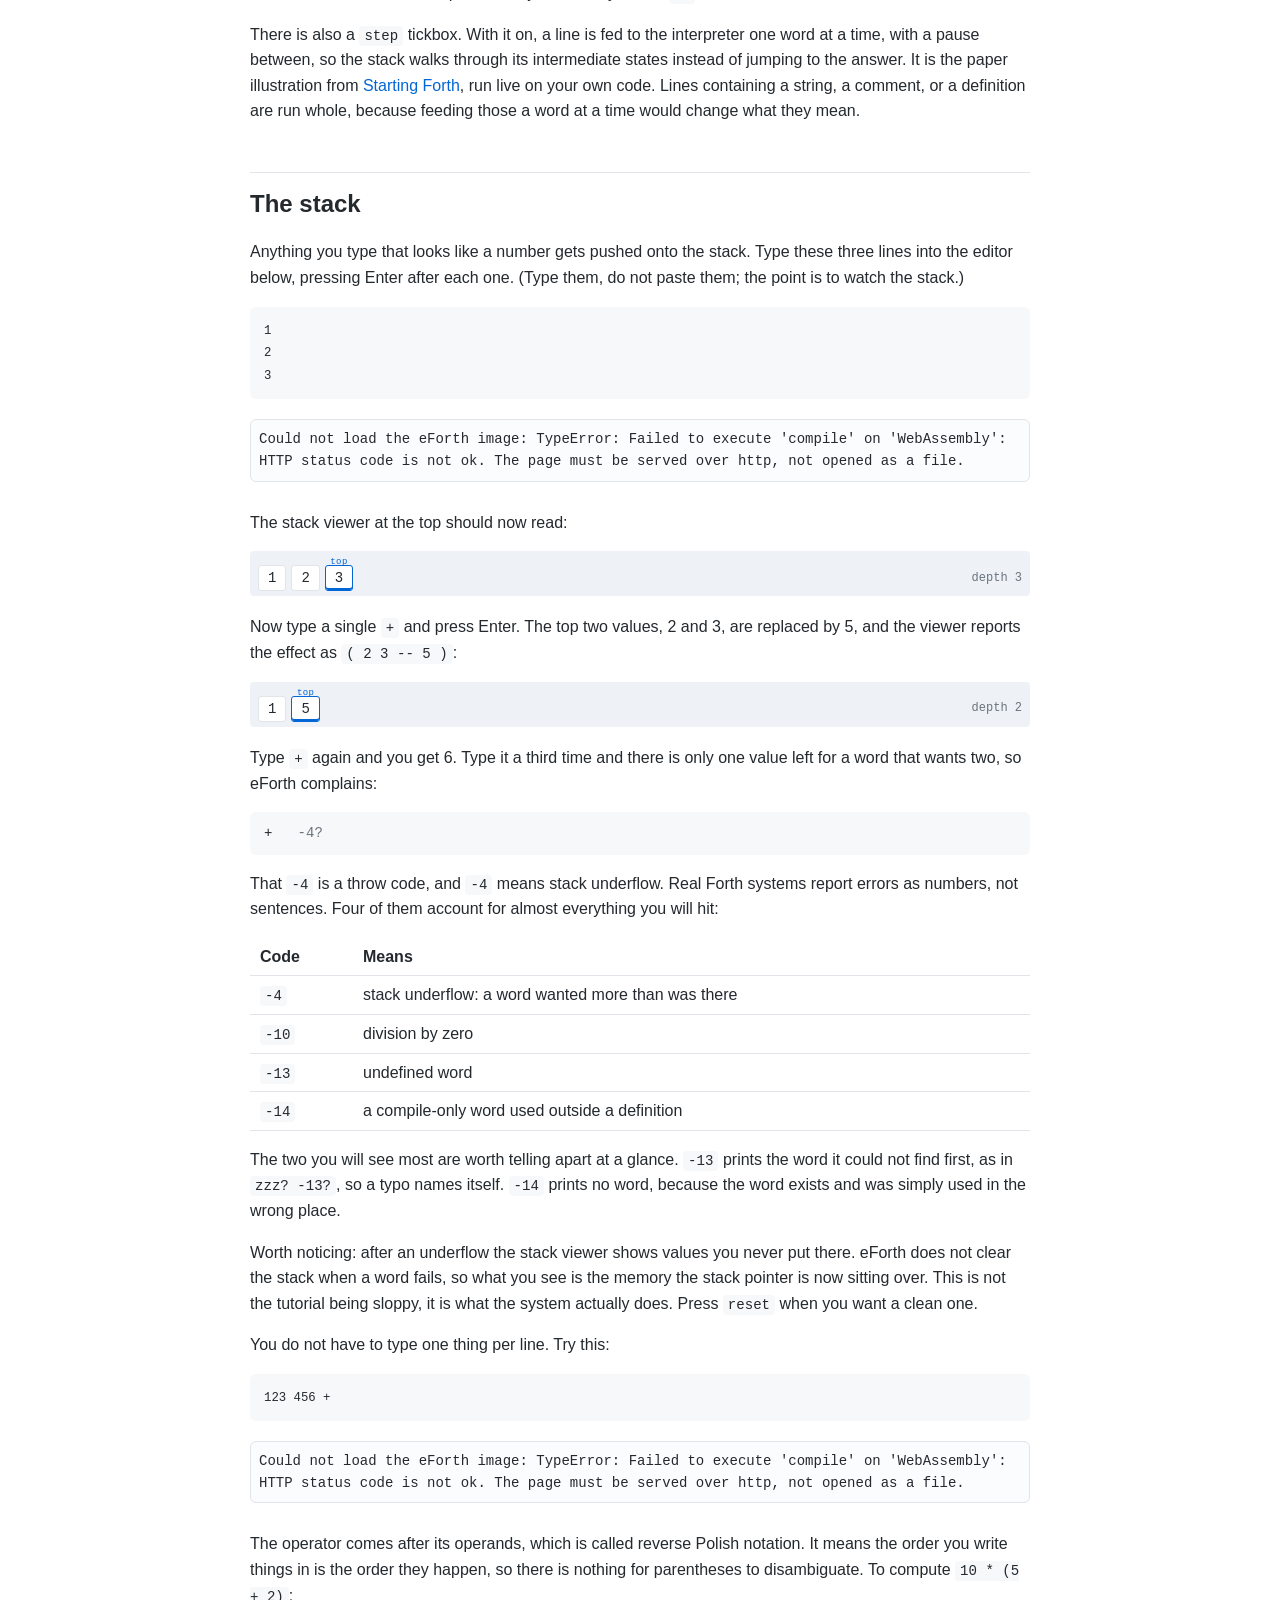
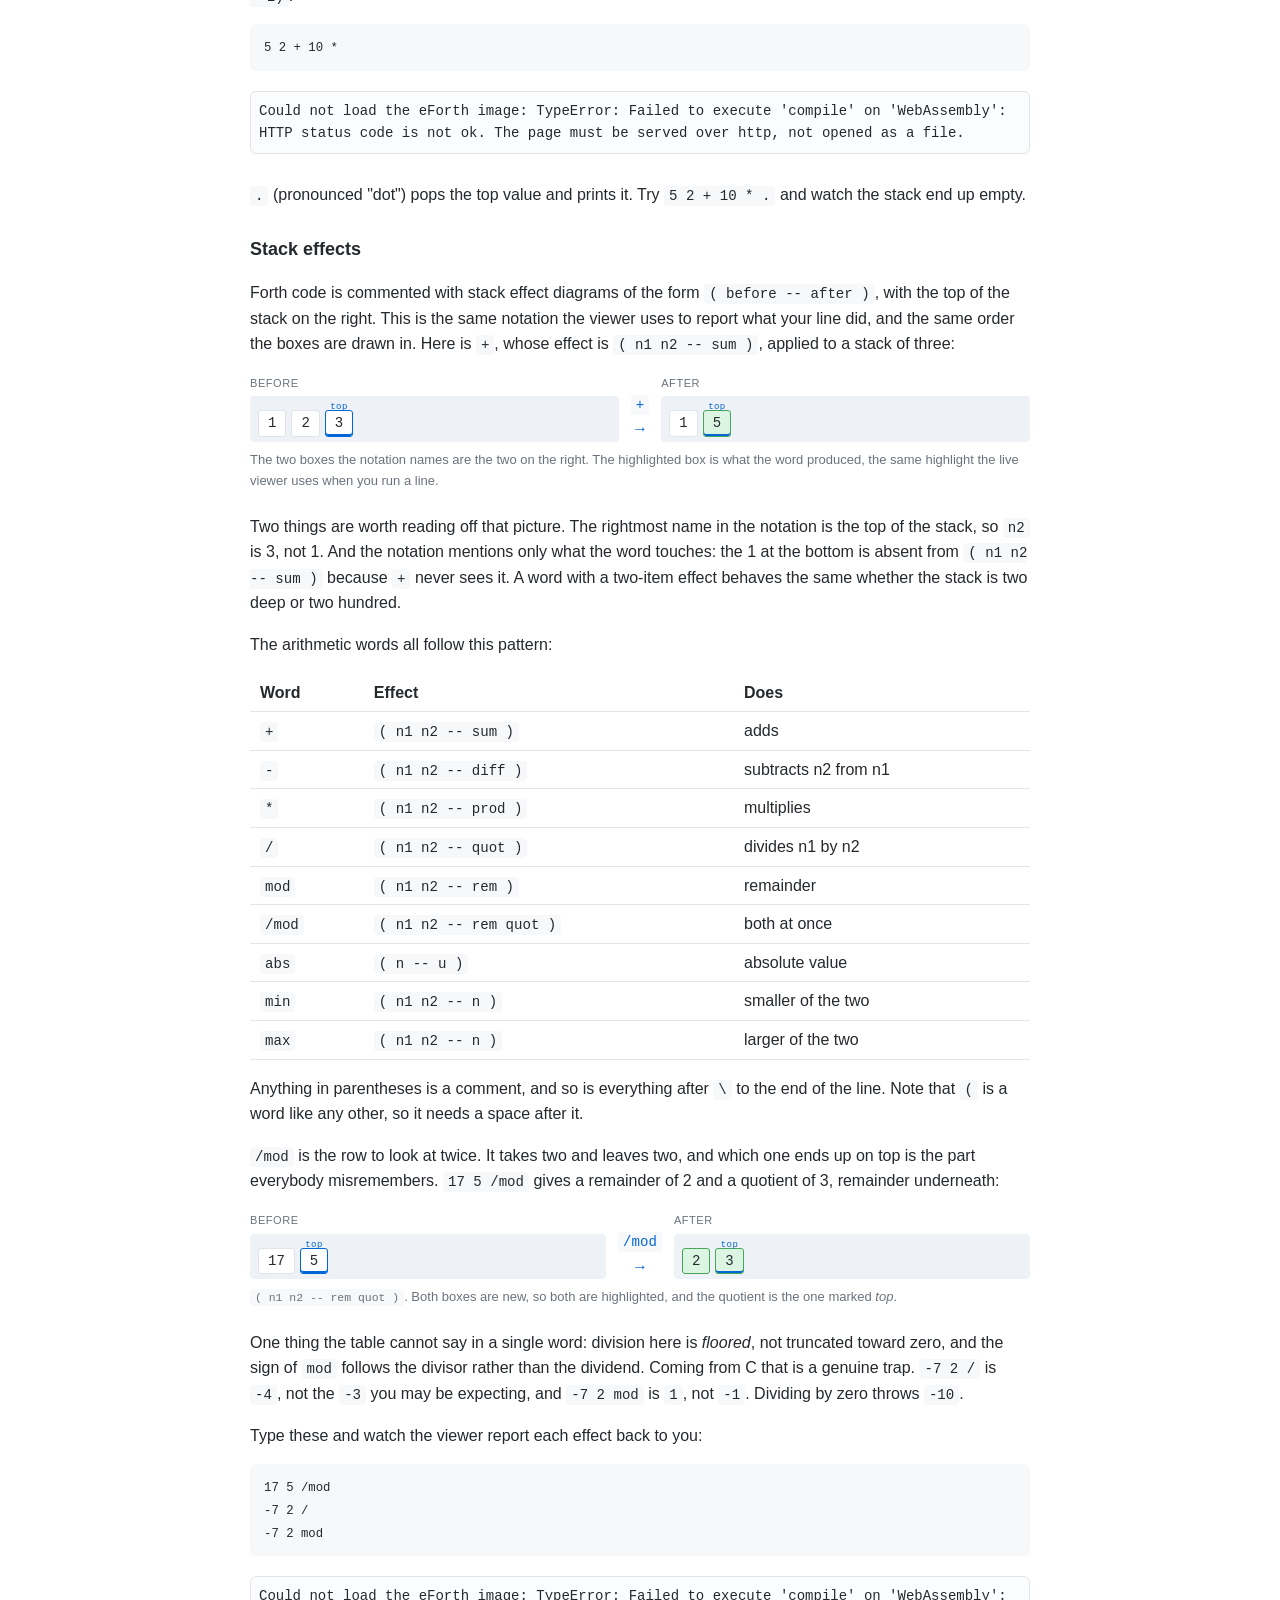
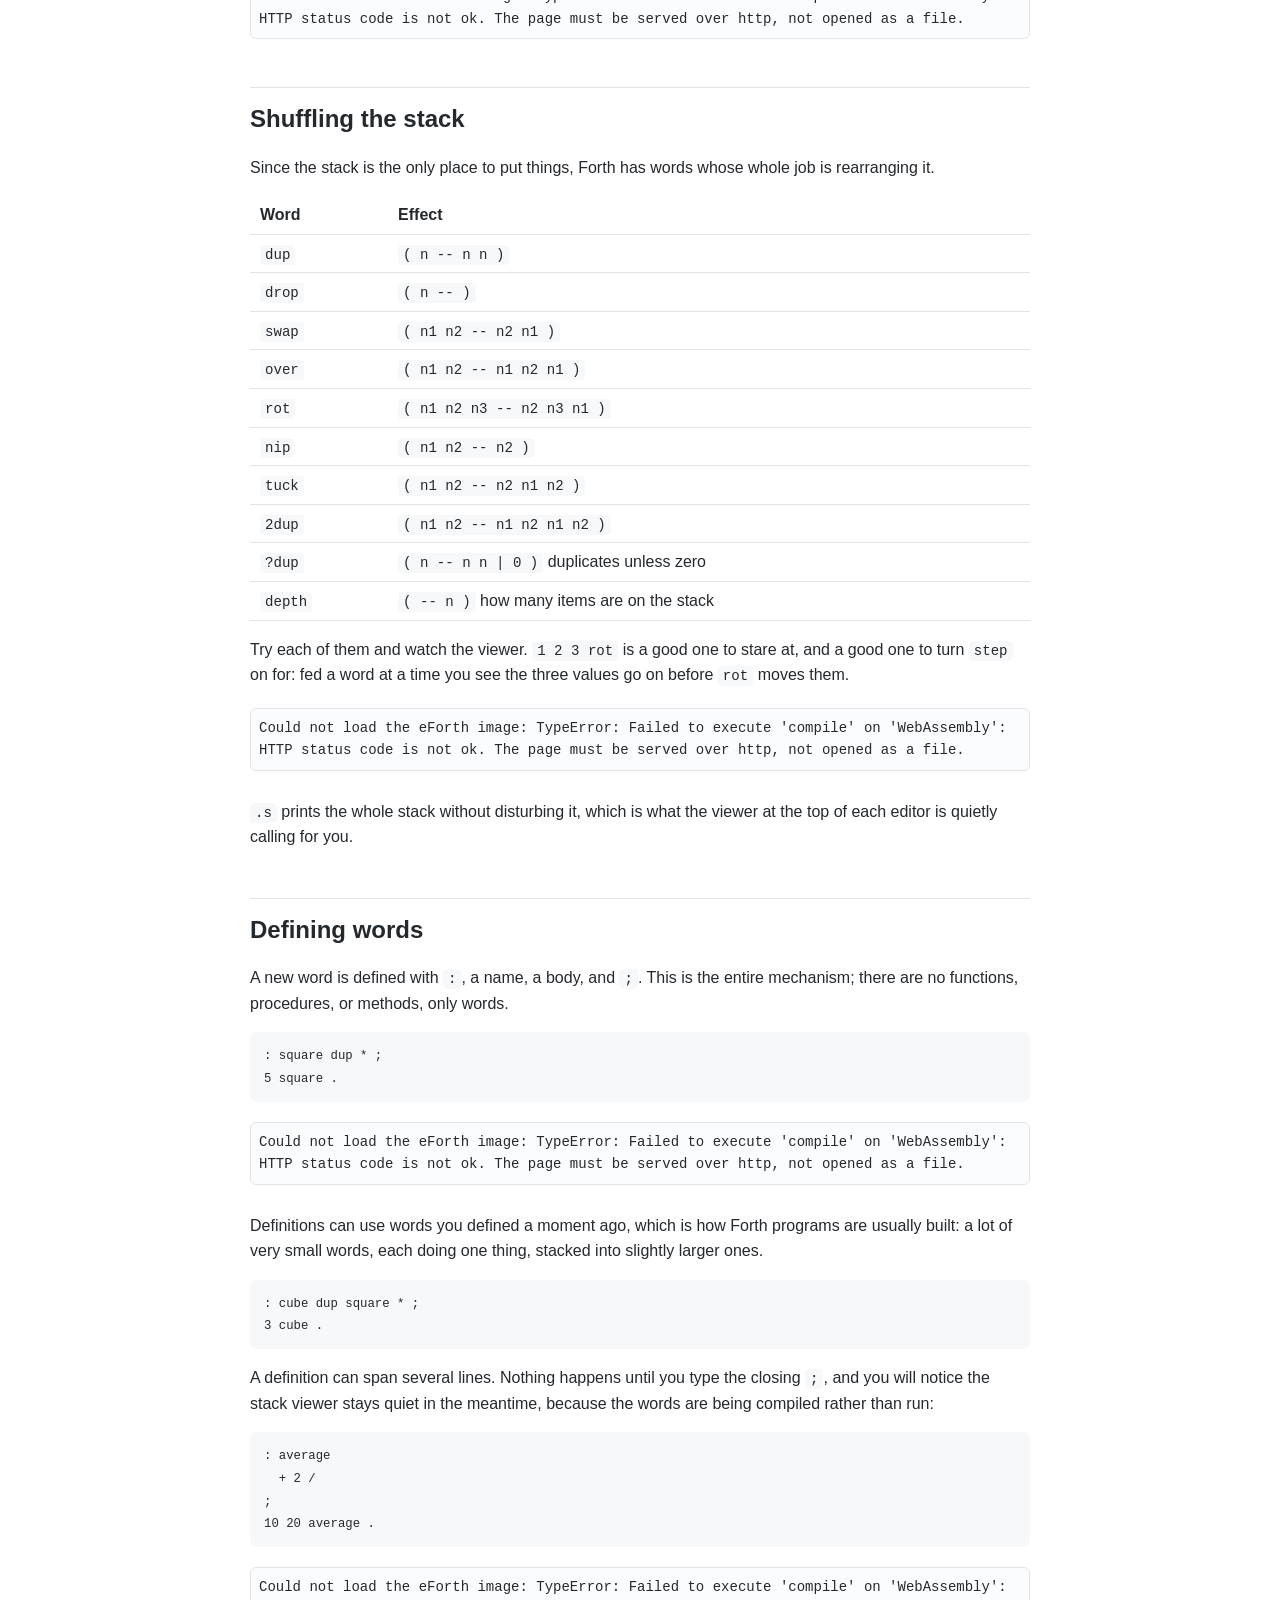
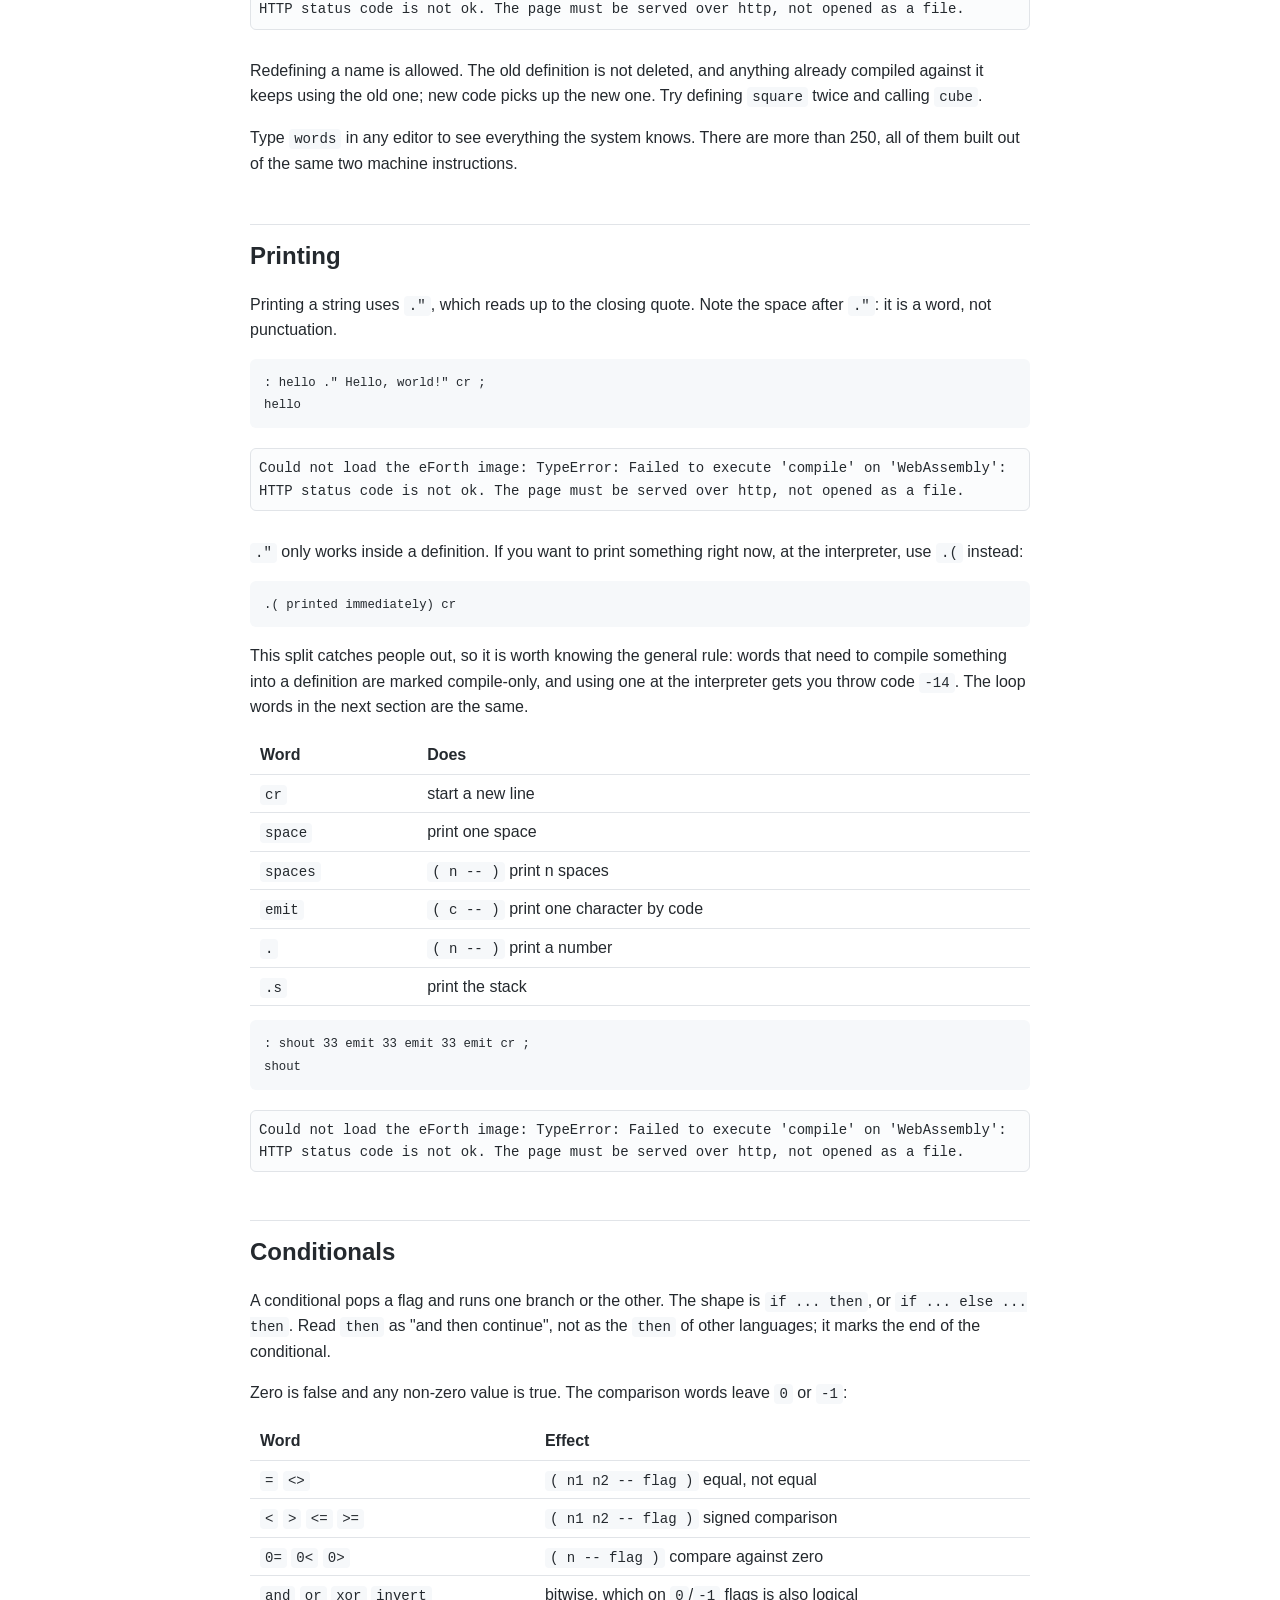
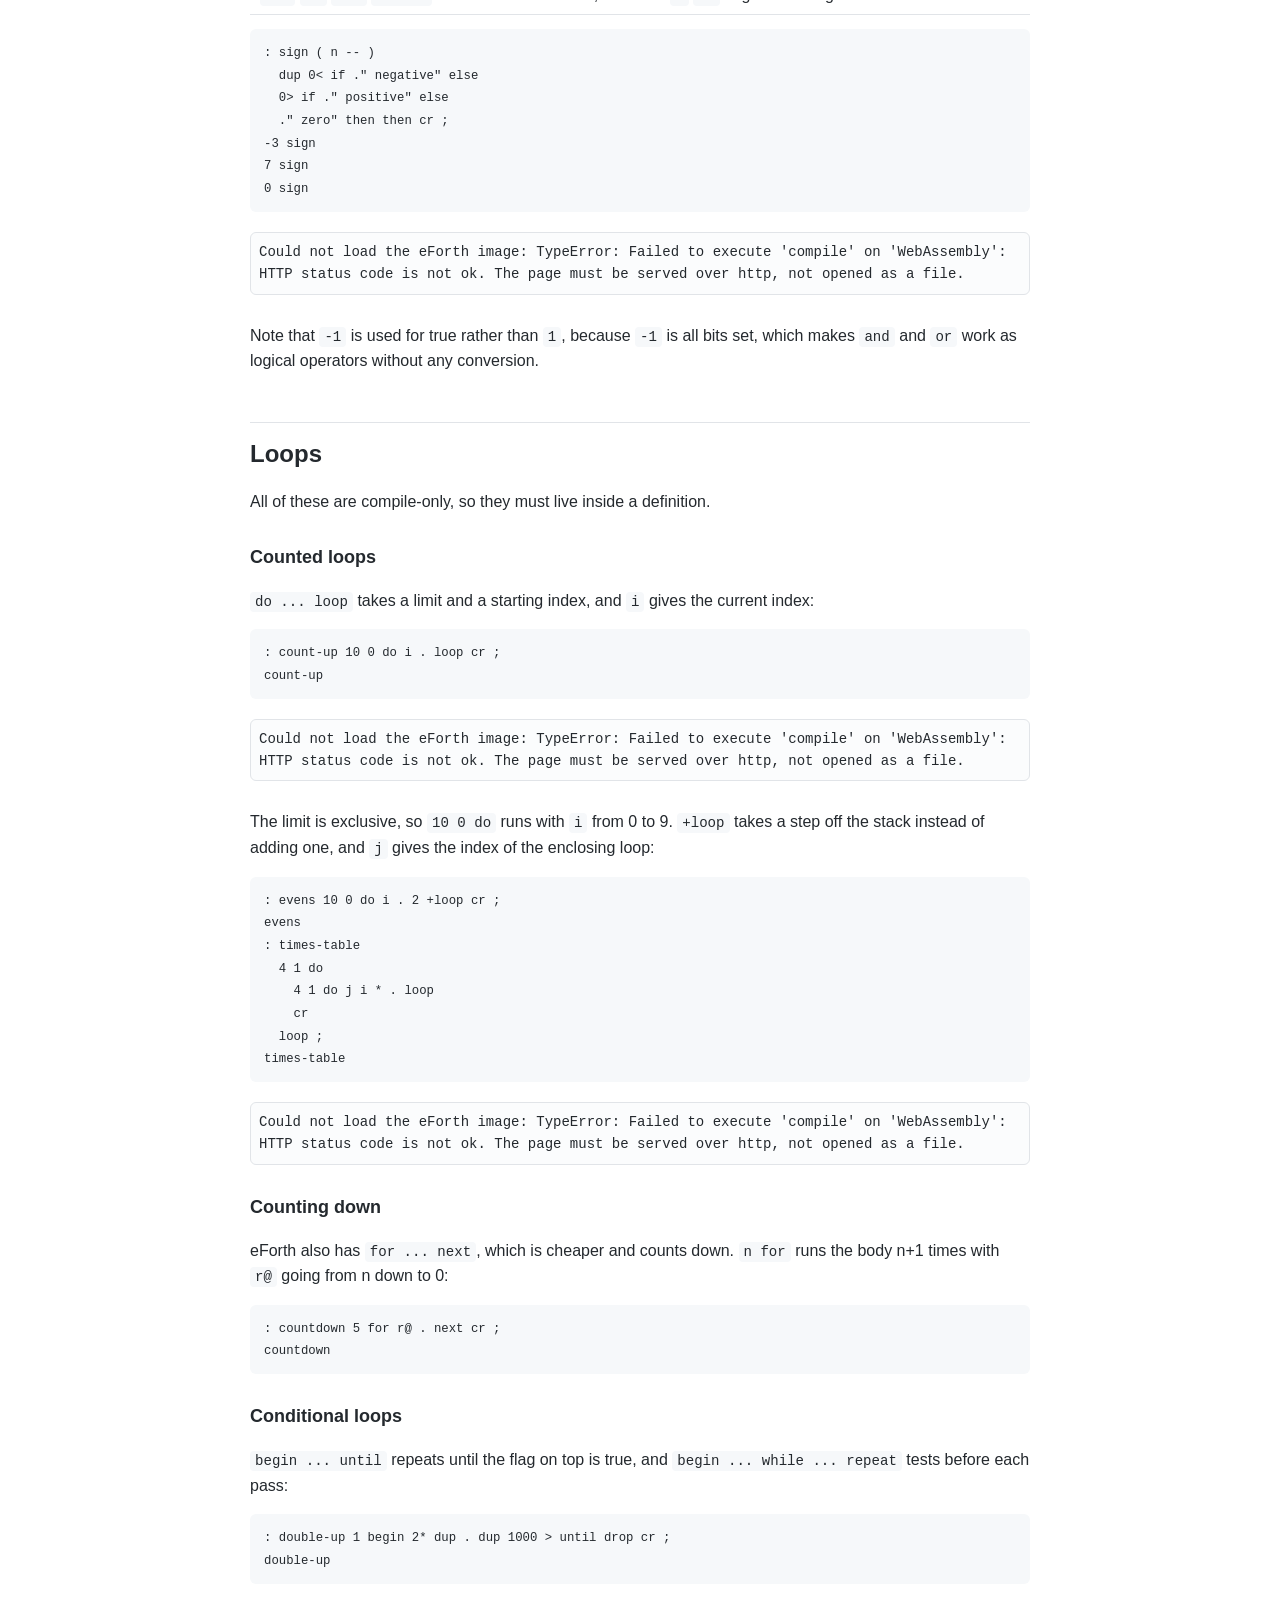
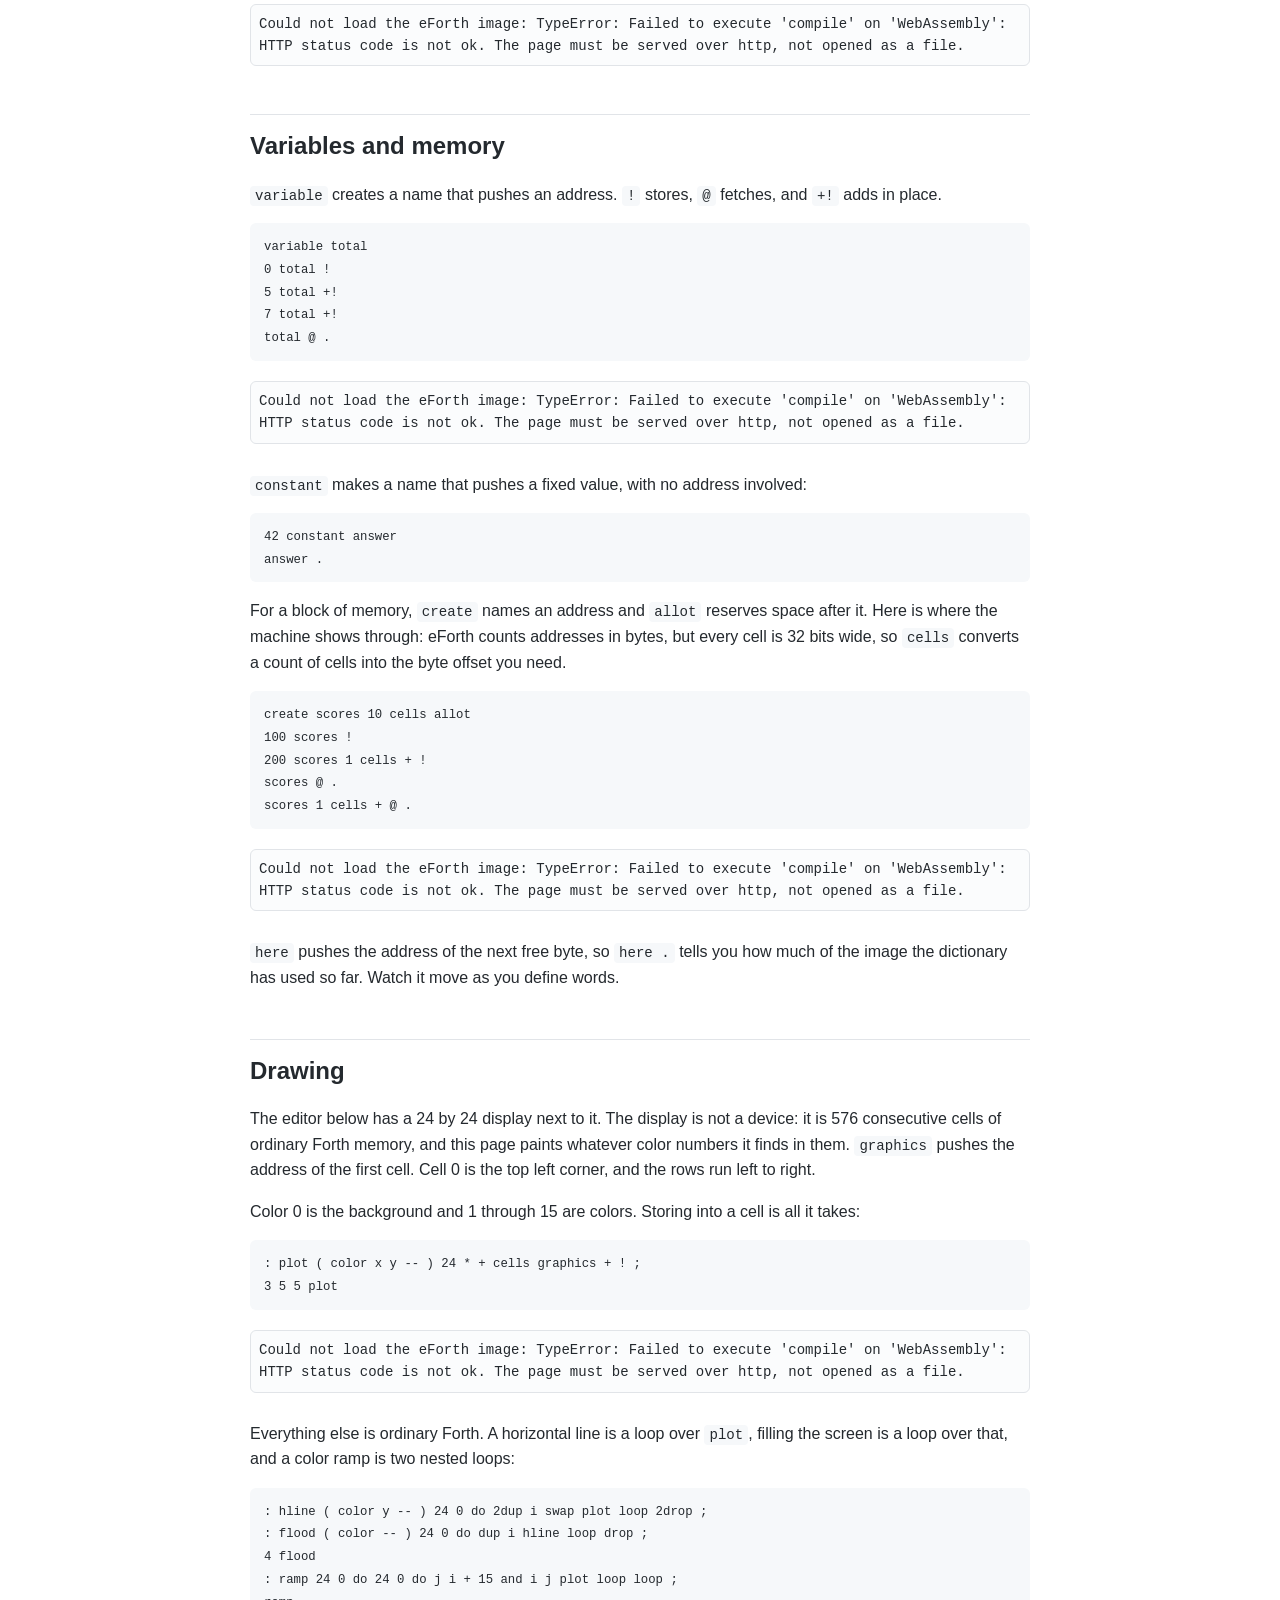
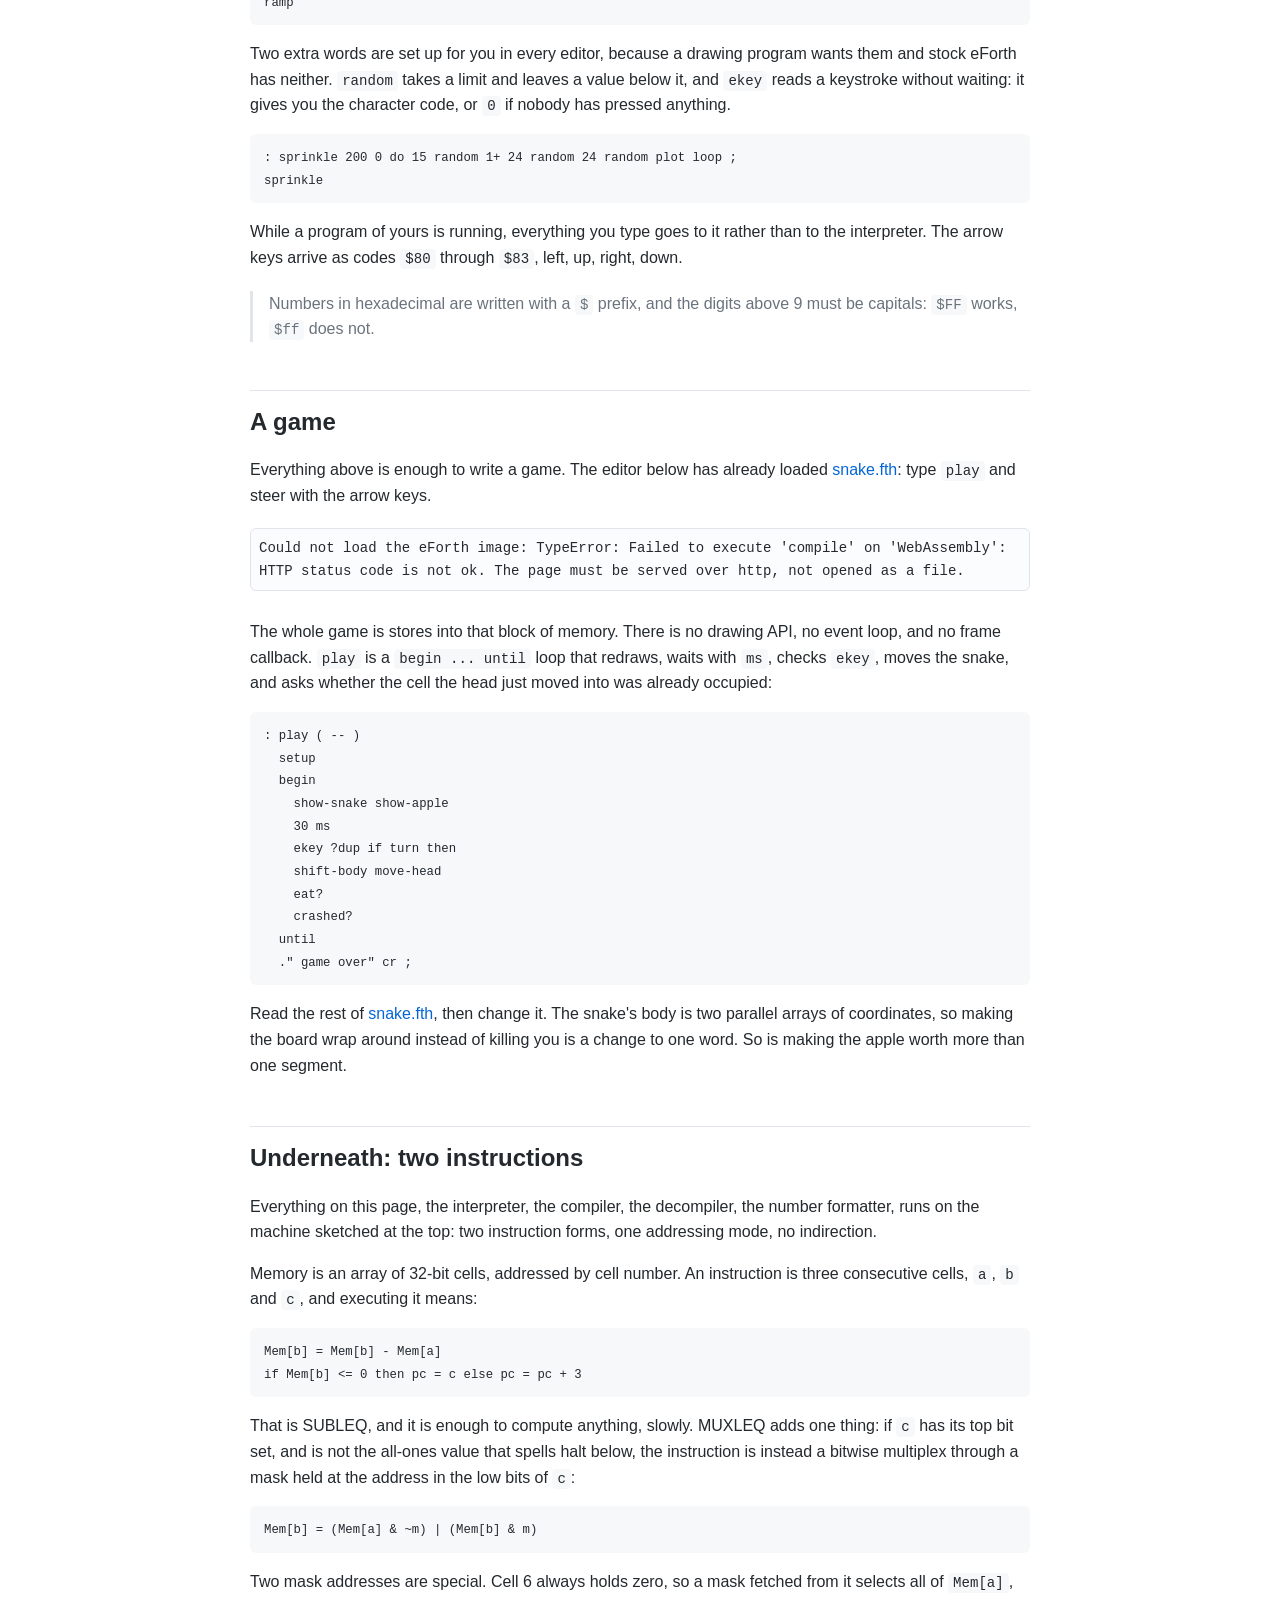
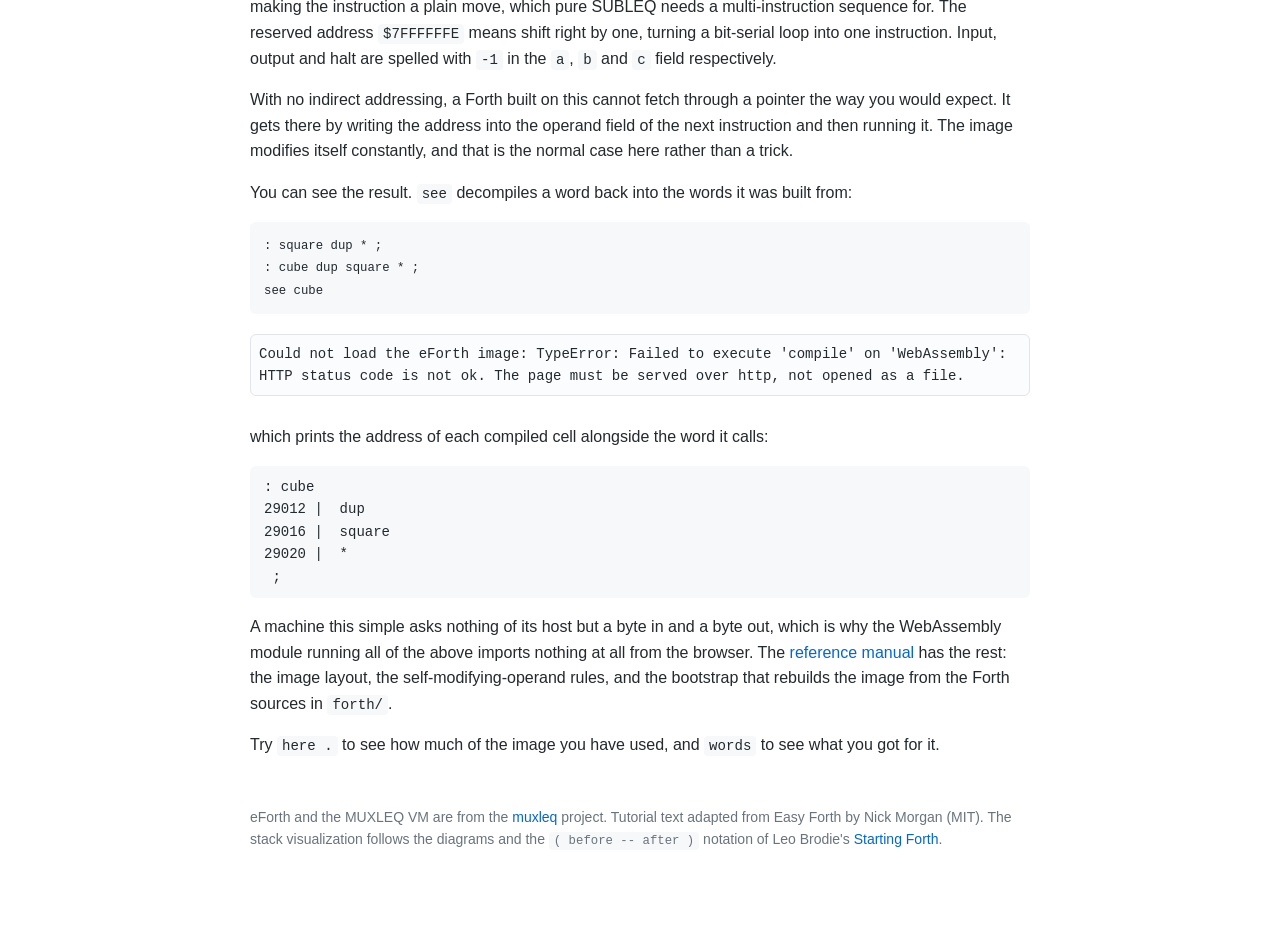
==== commit 7a94e618: "Improve tutorial and correct their claims The pages workflow deploys wasm/ to gh-pages, so the tutor" ====
--- a/wasm/index.html
+++ b/wasm/index.html
@@ -10,7 +10,7 @@
 <div class="wrapper">
 
 <header>
-  <h1>eForth on MUXLEQ</h1>
+  <h1>eForth on <a href="https://github.com/sysprog21/muxleq">MUXLEQ</a></h1>
   <p>A Forth tutorial you can type into, running a real eForth on a
      two-instruction virtual machine compiled to WebAssembly.</p>
   <p>Adapted from <a href="https://github.com/ruv/easyforth">Easy Forth</a> by
@@ -37,21 +37,39 @@
 
 <p>Forth is a language with almost no syntax. There are no expressions, no
 operator precedence, and barely any keywords. There is a stack, and there are
-words that do things to it. That is nearly the whole language, which is why it
-fits on machines that have no business running a language at all.</p>
-
-<p>The machine underneath this page is one of those. MUXLEQ is a
-one-instruction computer: memory is an array of 32-bit cells, and the only thing
-it can do is subtract one cell from another and branch if the result went
-non-positive. A second form of the same instruction copies bits through a mask.
-That is the entire instruction set, and an eForth system is built on top of
-it.</p>
-
-<p>The interpreter you are about to type into is the same C program that runs
-from a terminal, compiled to WebAssembly, running the same eForth image. It is
-about 27 KB of WebAssembly and it imports nothing from the browser. This is not a
-Forth-flavoured toy written in JavaScript: when a word misbehaves here it
-misbehaves the same way on the command line.</p>
+words that act on it. That is nearly the whole language, which is why it fits on
+machines that have no business running a language at all.</p>
+
+<p>The machine underneath this page is one of those. MUXLEQ is memory, two
+instruction forms, and one reserved escape. Memory is a flat array of 32-bit
+cells, and an instruction is three consecutive cells. The first form, SUBLEQ,
+subtracts one cell from another and branches if the result came out
+non-positive, which on its own is enough to compute anything. The second, MUX,
+copies bits from one cell to another through a mask, which makes a move a single
+instruction and shortens the subtract-and-branch sequences the boolean
+operations would otherwise need. One reserved mask address escapes to a native
+right shift, the one useful thing neither form can do cheaply. There are no
+registers, no call instruction, and no indirect addressing: code that needs a
+pointer writes the address into the operand field of the instruction about to
+run. <a href="#underneath">The last chapter</a> gives the whole instruction set
+in a dozen lines, and the
+<a href="https://github.com/sysprog21/muxleq/blob/main/docs/manual.md">reference
+manual</a> documents the machine, its image format, and how the system is
+built.</p>
+
+<p>eForth is what makes such a machine usable. It is a compact Forth designed to
+be brought up on unlikely targets: about two dozen primitives written in machine
+code, and everything above them, the interpreter, the compiler, the decompiler, a
+screen editor, more than 250 words in all, written in Forth itself. On MUXLEQ
+that comes to roughly 6,600 cells. The image also carries the cross compiler that
+produced it, so the system can rebuild itself from its own Forth sources, and the
+rebuilt image coming out byte-identical is how the project knows the compiler is
+correct.</p>
+
+<p>What you are about to type into is that pair, unchanged: the same C
+interpreter that runs from a terminal, compiled to WebAssembly, running the same
+eForth image. This is not a Forth-flavored toy written in JavaScript; when a word
+misbehaves here it misbehaves the same way on the command line.</p>
 
 <p>Every editor on this page gets its own machine. A word you define in one does
 not exist in the next, so you can experiment freely. The <code>reset</code>
@@ -298,7 +316,7 @@
 one. Try defining <code>square</code> twice and calling <code>cube</code>.</p>
 
 <p>Type <code>words</code> in any editor to see everything the system knows.
-There are several hundred, all of them built out of the same two machine
+There are more than 250, all of them built out of the same two machine
 instructions.</p>
 
 <h2 id="printing">Printing</h2>
@@ -457,24 +475,24 @@
 
 <p>The editor below has a 24 by 24 display next to it. The display is not a
 device: it is 576 consecutive cells of ordinary Forth memory, and this page
-paints whatever colour numbers it finds in them. <code>graphics</code> pushes
+paints whatever color numbers it finds in them. <code>graphics</code> pushes
 the address of the first cell. Cell 0 is the top left corner, and the rows run
 left to right.</p>
 
-<p>Colour 0 is the background and 1 through 15 are colours. Storing into a cell
+<p>Color 0 is the background and 1 through 15 are colors. Storing into a cell
 is all it takes:</p>
 
-<pre><code>: plot ( colour x y -- ) 24 * + cells graphics + ! ;
+<pre><code>: plot ( color x y -- ) 24 * + cells graphics + ! ;
 3 5 5 plot</code></pre>
 
 <div class="editor" data-canvas></div>
 
 <p>Everything else is ordinary Forth. A horizontal line is a loop over
-<code>plot</code>, filling the screen is a loop over that, and a colour ramp is
+<code>plot</code>, filling the screen is a loop over that, and a color ramp is
 two nested loops:</p>
 
-<pre><code>: hline ( colour y -- ) 24 0 do 2dup i swap plot loop 2drop ;
-: flood ( colour -- ) 24 0 do dup i hline loop drop ;
+<pre><code>: hline ( color y -- ) 24 0 do 2dup i swap plot loop 2drop ;
+: flood ( color -- ) 24 0 do dup i hline loop drop ;
 4 flood
 : ramp 24 0 do 24 0 do j i + 15 and i j plot loop loop ;
 ramp</code></pre>
@@ -530,8 +548,8 @@
 <h2 id="underneath">Underneath: two instructions</h2>
 
 <p>Everything on this page, the interpreter, the compiler, the decompiler, the
-number formatter, runs on a machine with one instruction and one addressing
-mode.</p>
+number formatter, runs on the machine sketched at the top: two instruction
+forms, one addressing mode, no indirection.</p>
 
 <p>Memory is an array of 32-bit cells, addressed by cell number. An instruction
 is three consecutive cells, <code>a</code>, <code>b</code> and <code>c</code>,
@@ -548,17 +566,16 @@
 <pre class="pseudo"><code>Mem[b] = (Mem[a] &amp; ~m) | (Mem[b] &amp; m)</code></pre>
 
 <p>Two mask addresses are special. Cell 6 always holds zero, so a mask fetched
-from it selects all of <code>Mem[a]</code>, making the instruction a plain
-move, which is the single most common operation in the image. The reserved
-address <code>$7FFFFFFE</code> means shift right by one, so shifting costs one
-instruction per bit instead of a loop. Input, output and halt are spelled with
-<code>-1</code> in the <code>a</code>, <code>b</code> and <code>c</code> field
-respectively.</p>
-
-<p>There is no indirect addressing, so a Forth built on this cannot fetch
-through a pointer the way you would expect. It gets there by writing the address
-into the operand field of the next instruction and then running it. The image
-modifies itself constantly, and that is the normal case rather than a trick.</p>
+from it selects all of <code>Mem[a]</code>, making the instruction a plain move,
+which pure SUBLEQ needs a multi-instruction sequence for. The reserved address
+<code>$7FFFFFFE</code> means shift right by one, turning a bit-serial loop into
+one instruction. Input, output and halt are spelled with <code>-1</code> in the
+<code>a</code>, <code>b</code> and <code>c</code> field respectively.</p>
+
+<p>With no indirect addressing, a Forth built on this cannot fetch through a
+pointer the way you would expect. It gets there by writing the address into the
+operand field of the next instruction and then running it. The image modifies
+itself constantly, and that is the normal case here rather than a trick.</p>
 
 <p>You can see the result. <code>see</code> decompiles a word back into the
 words it was built from:</p>
@@ -577,13 +594,15 @@
 29020 |  *
  ;</div>
 
-<p>The entire eForth image is about 6,600 cells, or 26 KB, and it contains its
-own cross compiler: the system can rebuild itself from the Forth sources in
-<code>forth/</code>. The WebAssembly module that runs it is 27 KB and imports
-nothing at all from the browser, because a machine this simple needs nothing
-from its host except a byte in and a byte out.</p>
-
-<p>Try <code>here .</code> to see how much of it you have used, and
+<p>A machine this simple asks nothing of its host but a byte in and a byte out,
+which is why the WebAssembly module running all of the above imports nothing at
+all from the browser. The
+<a href="https://github.com/sysprog21/muxleq/blob/main/docs/manual.md">reference
+manual</a> has the rest: the image layout, the self-modifying-operand rules, and
+the bootstrap that rebuilds the image from the Forth sources in
+<code>forth/</code>.</p>
+
+<p>Try <code>here .</code> to see how much of the image you have used, and
 <code>words</code> to see what you got for it.</p>
 
 <footer>
--- a/wasm/tutorial.css
+++ b/wasm/tutorial.css
@@ -155,7 +155,7 @@
 
 .stack-cell:hover { border-color: var(--accent); }
 
-/* The top is the one beginners misread, so it is labelled, not just implied. */
+/* The top is the one beginners misread, so it is labeled, not just implied. */
 .stack-cell.top {
   border-color: var(--accent);
   box-shadow: inset 0 -2px 0 var(--accent);
